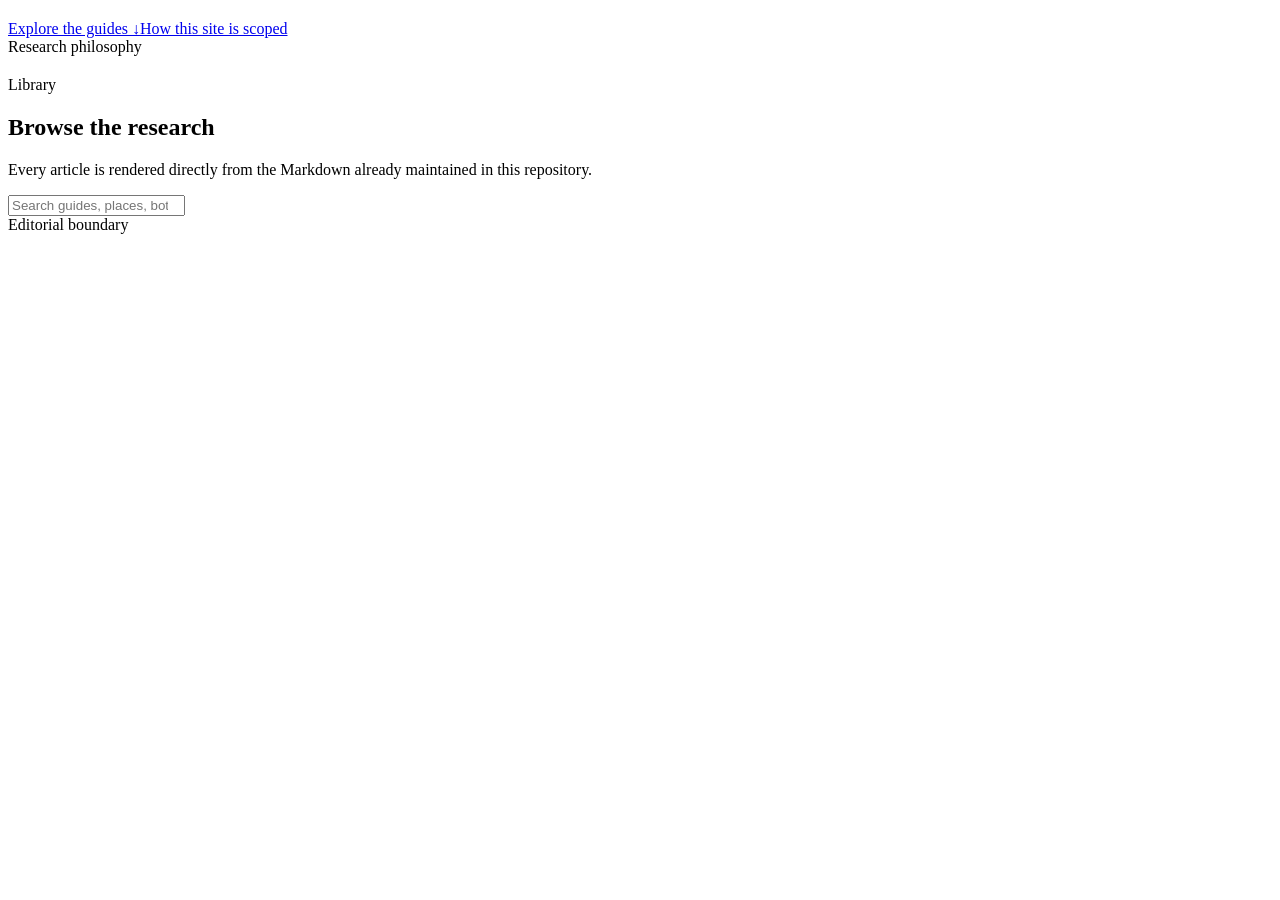
==== index.html @ ae05ed01 "Build visual research website" ====
<!doctype html><html lang="en"><head><meta charset="utf-8"><meta name="viewport" content="width=device-width,initial-scale=1"><meta name="description" content="Public research notes distilled from prior ChatGPT discussions."><title>Research Guide</title><link rel="stylesheet" href="assets/site.css"></head><body data-page="home"><div class="progress" id="scrollProgress"></div><header class="site-nav" id="nav"></header><main><section class="hero" id="hero"><div class="hero-inner"><div class="eyebrow" id="heroKicker"></div><h1 id="heroTitle"></h1><p id="heroCopy"></p><div class="hero-actions"><a class="btn btn-primary" href="#guides">Explore the guides ↓</a><a class="btn btn-ghost" href="#scope">How this site is scoped</a></div></div><div class="photo-credit" id="heroCredit"></div></section><div class="container"><section class="intro"><div><div class="section-kicker">Research philosophy</div><h2 id="introTitle"></h2><p id="introCopy"></p></div><div class="principles" id="principles"></div></section><section class="guides-section" id="guides"><div class="section-head"><div><div class="section-kicker">Library</div><h2>Browse the research</h2></div><p>Every article is rendered directly from the Markdown already maintained in this repository.</p></div><div class="tools"><label class="search"><input id="searchInput" type="search" placeholder="Search guides, places, bottles, courses…"></label><div class="filters" id="filters"></div></div><div class="guide-grid" id="guideGrid"></div></section><section class="visual-strip" id="visualStrip"></section><section class="scope-card" id="scope"><div><div class="section-kicker">Editorial boundary</div><h2 id="scopeTitle"></h2><p id="scopeCopy"></p></div><div class="scope-list" id="scopeList"></div></section></div></main><footer class="site-footer" id="footer"></footer><script src="assets/site-config.js"></script><script src="assets/runtime.js" defer></script></body></html>
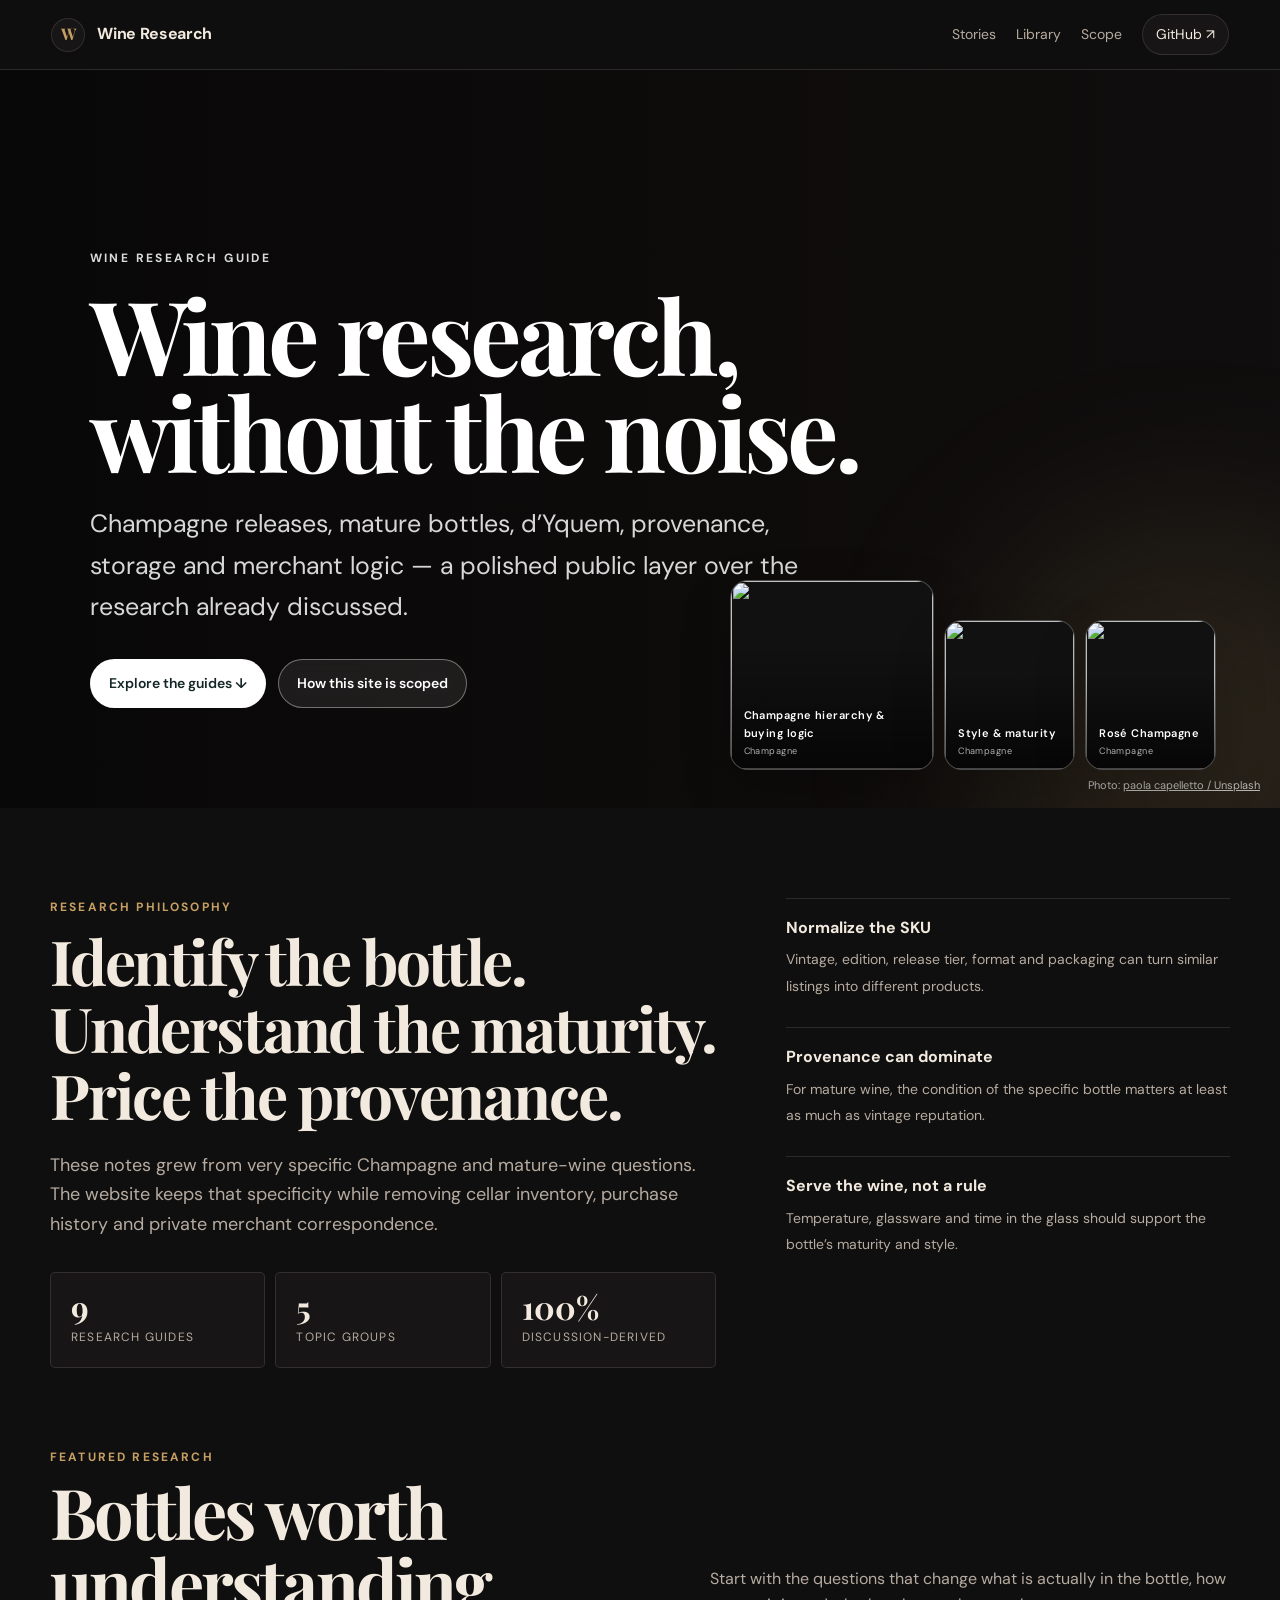
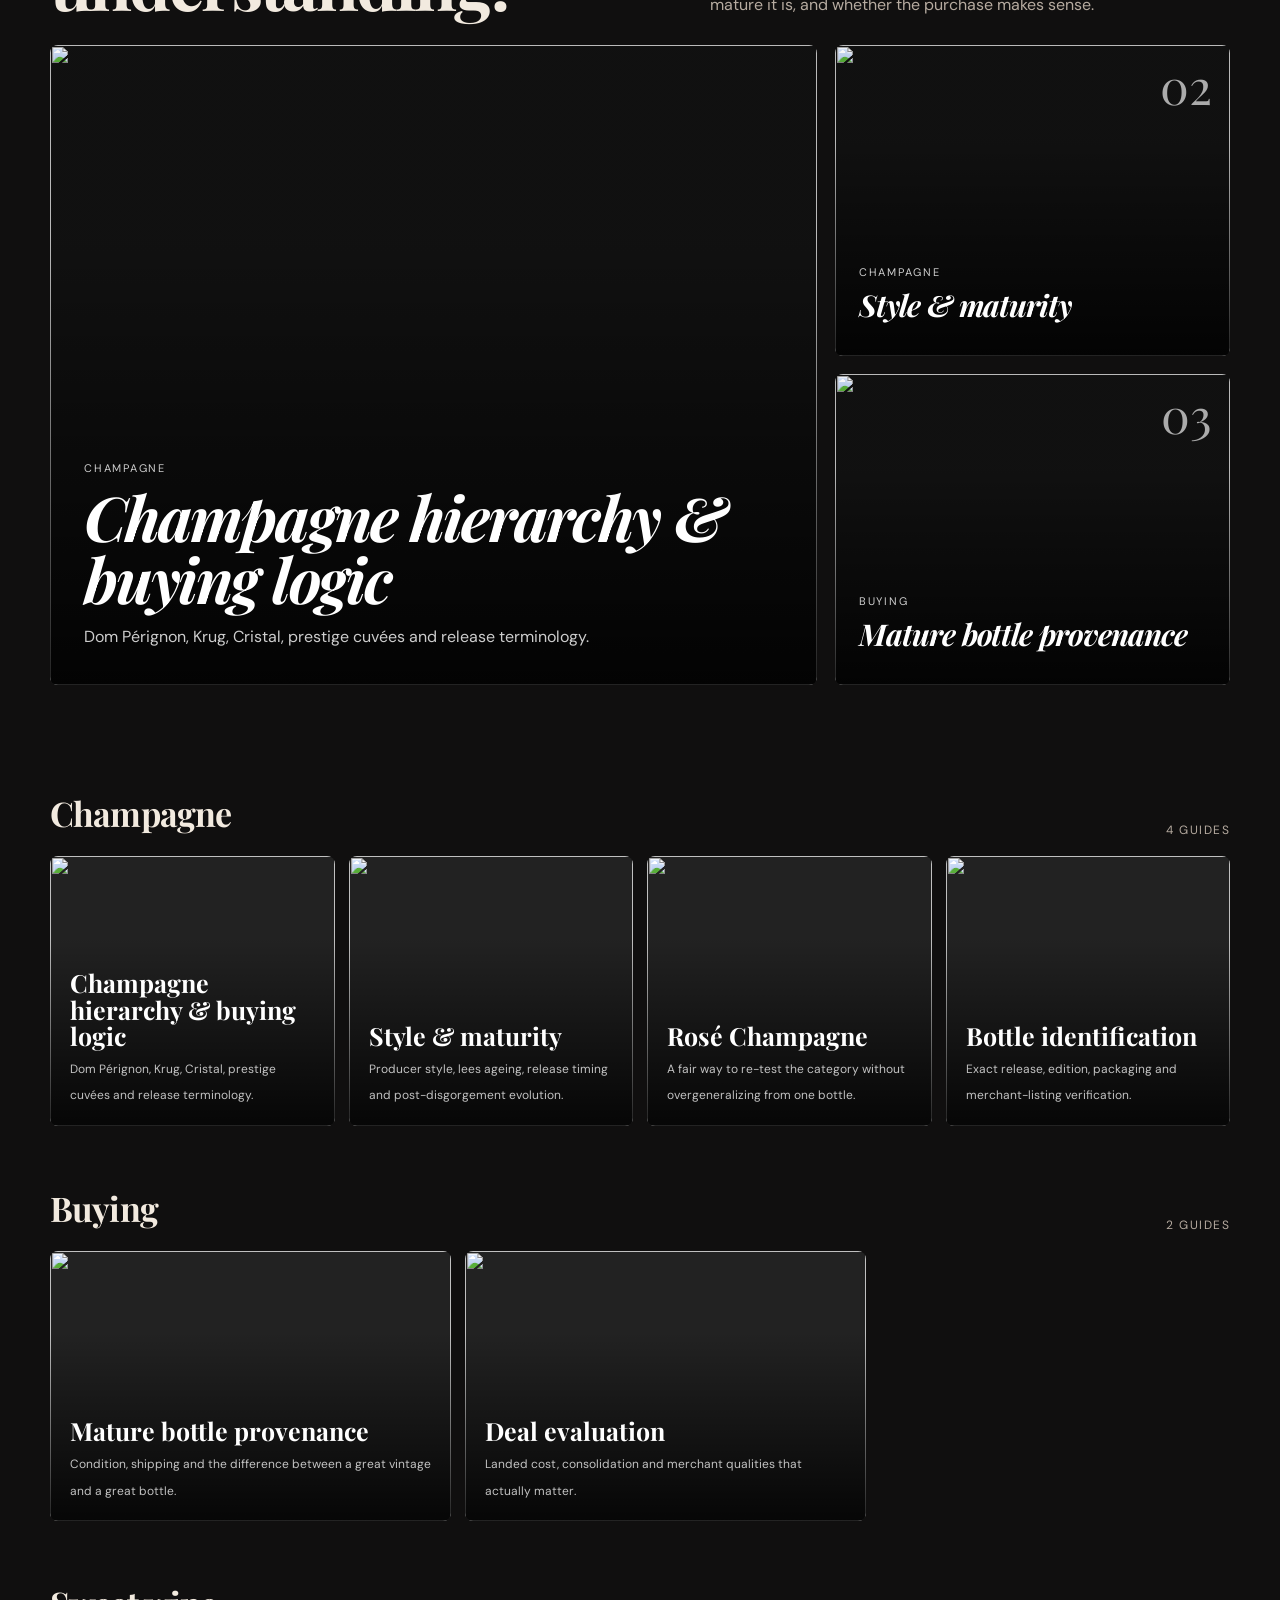
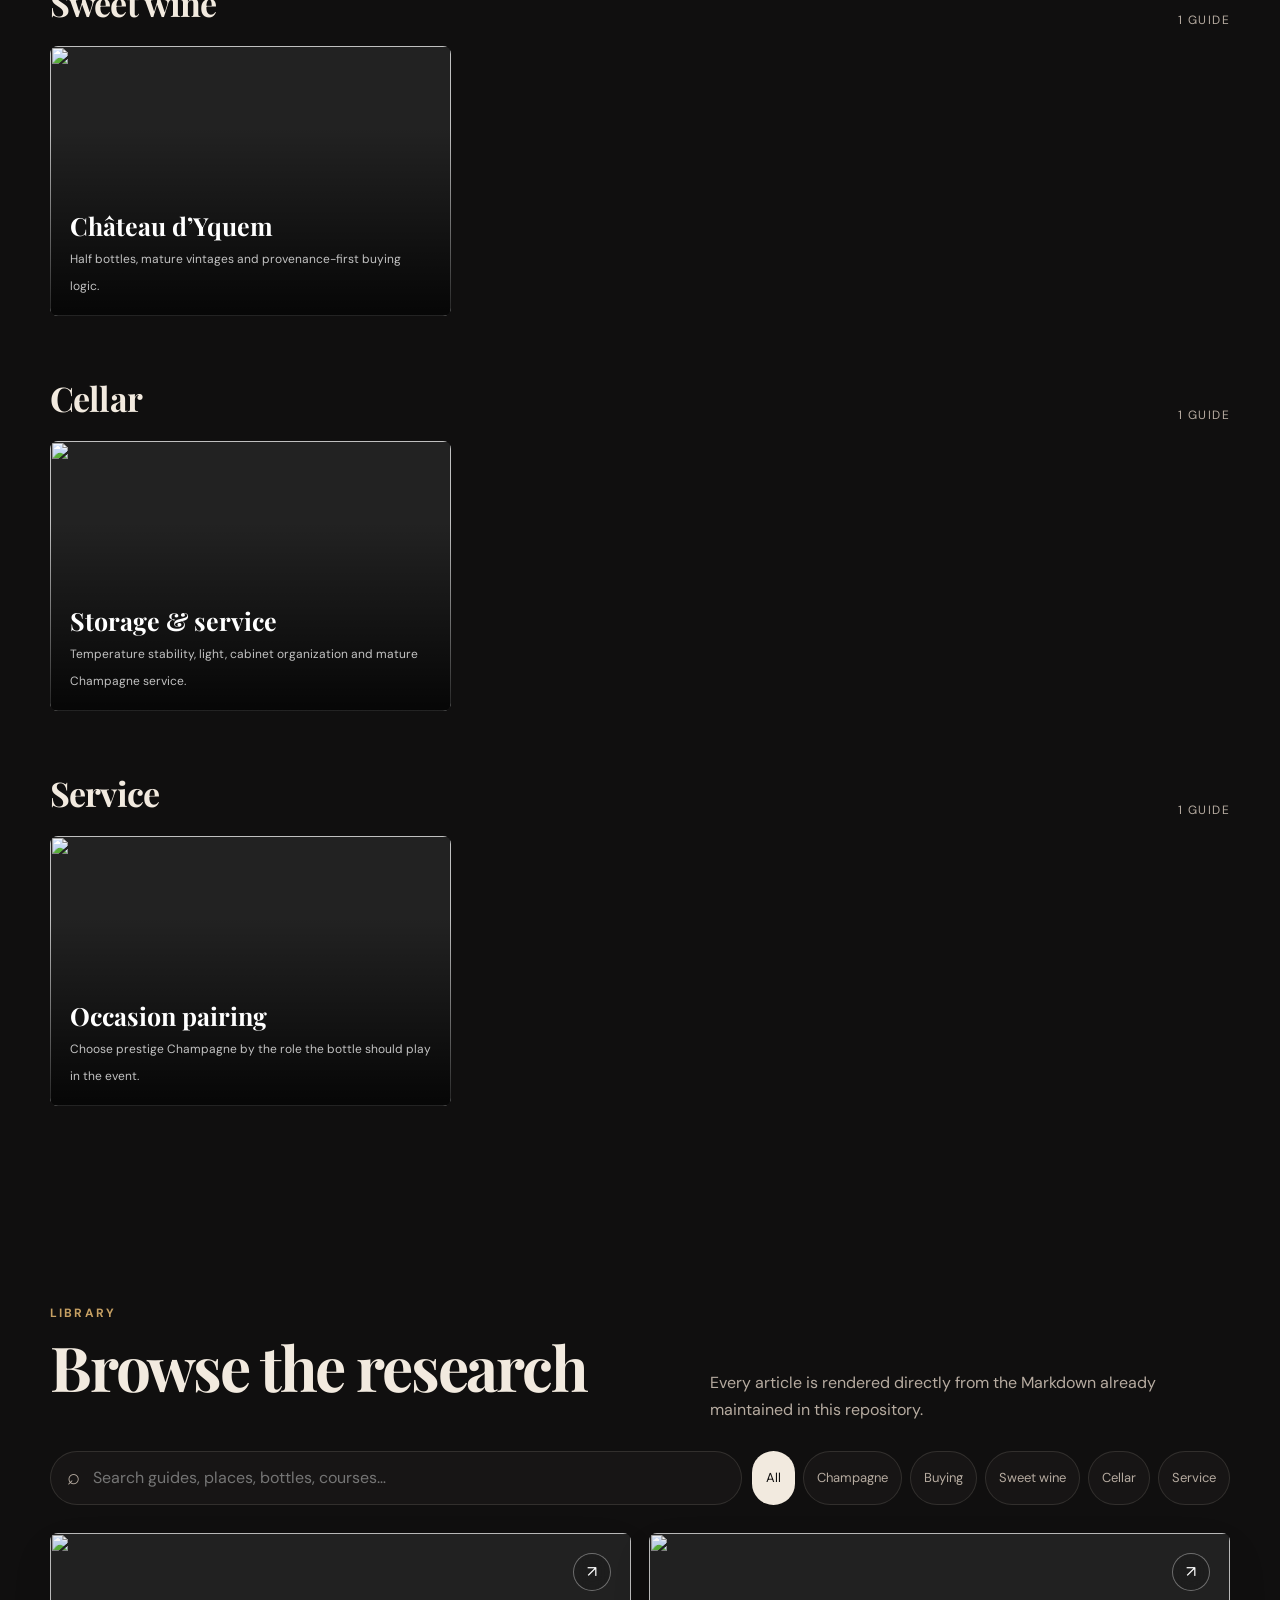
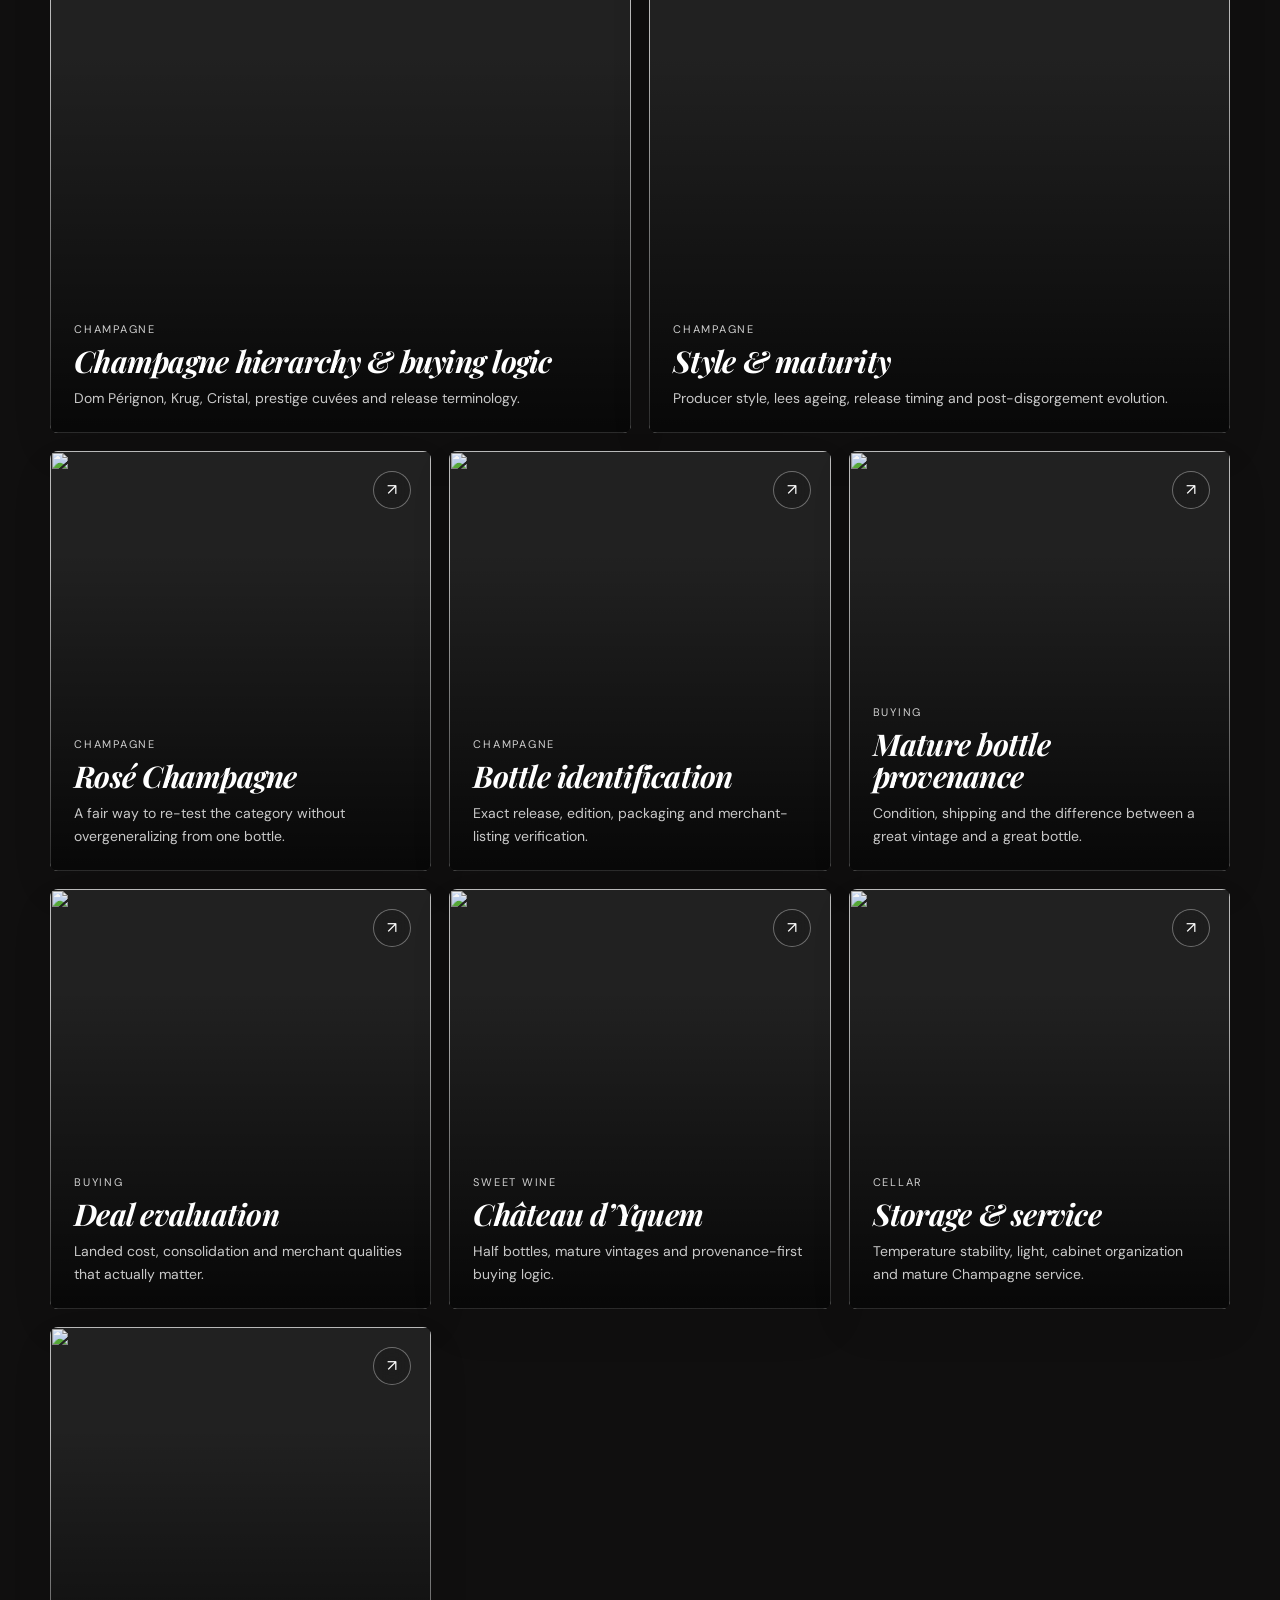
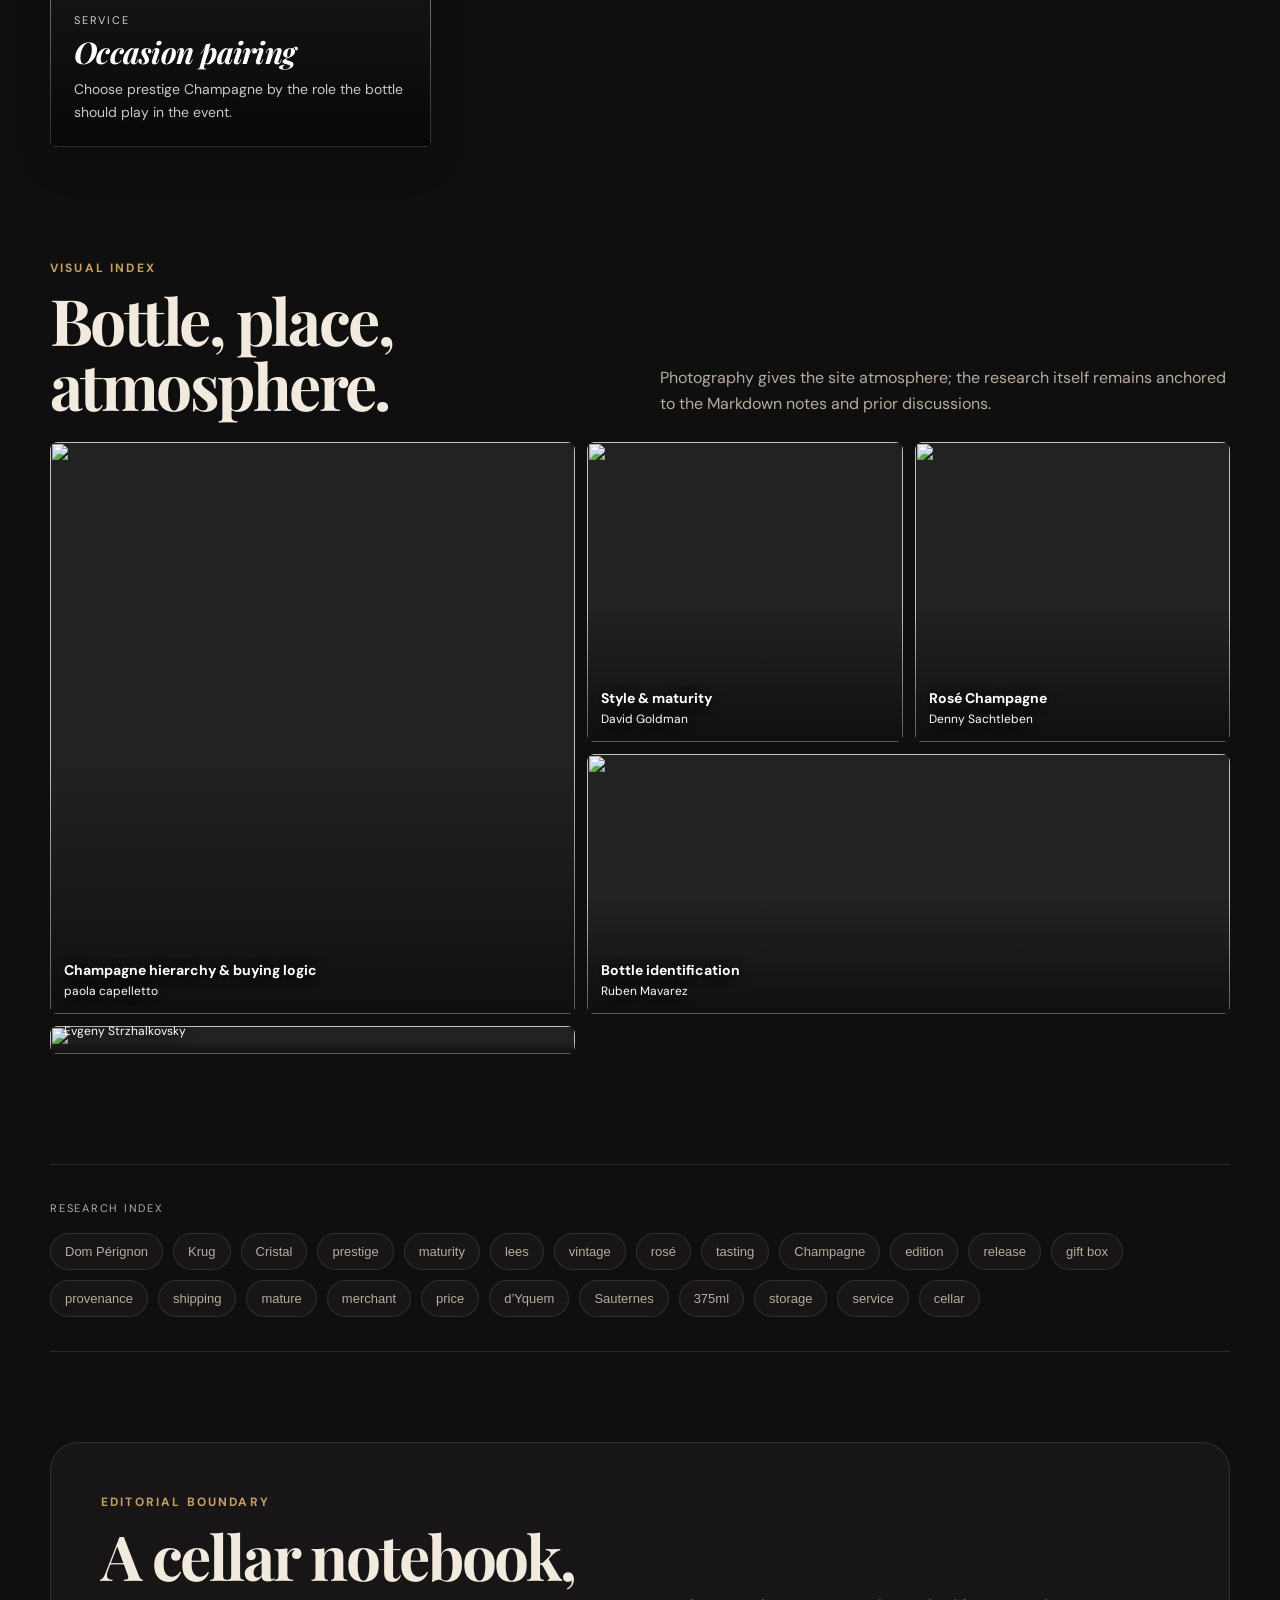
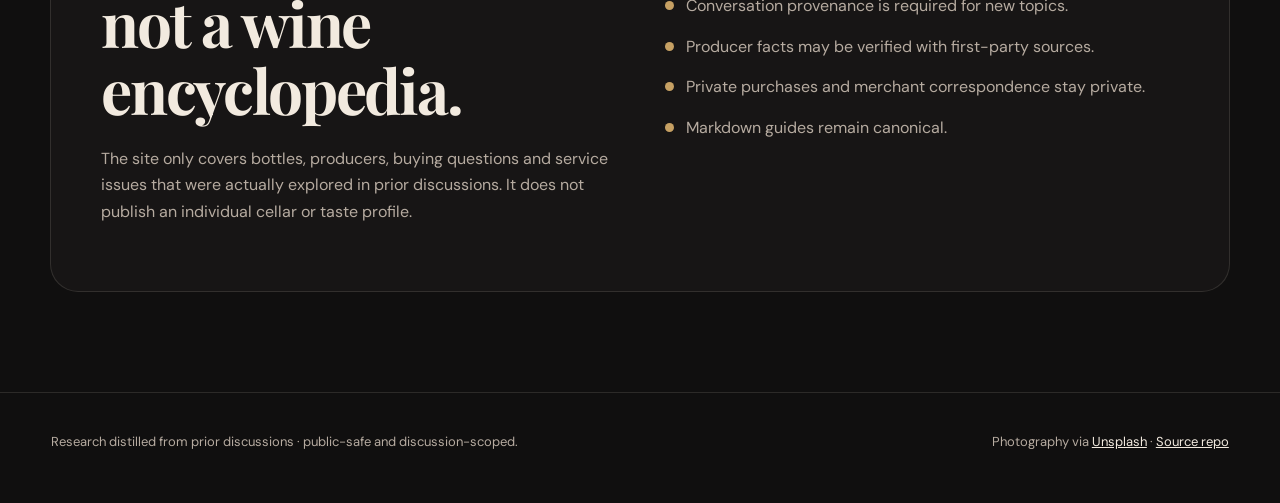
==== commit b08424ba: "Bust cached website assets" ====
--- a/index.html
+++ b/index.html
@@ -1 +1 @@
-<!doctype html><html lang="en"><head><meta charset="utf-8"><meta name="viewport" content="width=device-width,initial-scale=1"><meta name="description" content="Public research notes distilled from prior ChatGPT discussions."><title>Research Guide</title><link rel="stylesheet" href="assets/site.css"></head><body data-page="home"><div class="progress" id="scrollProgress"></div><header class="site-nav" id="nav"></header><main><section class="hero" id="hero"><div class="hero-inner"><div class="eyebrow" id="heroKicker"></div><h1 id="heroTitle"></h1><p id="heroCopy"></p><div class="hero-actions"><a class="btn btn-primary" href="#guides">Explore the guides ↓</a><a class="btn btn-ghost" href="#scope">How this site is scoped</a></div></div><div class="photo-credit" id="heroCredit"></div></section><div class="container"><section class="intro"><div><div class="section-kicker">Research philosophy</div><h2 id="introTitle"></h2><p id="introCopy"></p></div><div class="principles" id="principles"></div></section><section class="guides-section" id="guides"><div class="section-head"><div><div class="section-kicker">Library</div><h2>Browse the research</h2></div><p>Every article is rendered directly from the Markdown already maintained in this repository.</p></div><div class="tools"><label class="search"><input id="searchInput" type="search" placeholder="Search guides, places, bottles, courses…"></label><div class="filters" id="filters"></div></div><div class="guide-grid" id="guideGrid"></div></section><section class="visual-strip" id="visualStrip"></section><section class="scope-card" id="scope"><div><div class="section-kicker">Editorial boundary</div><h2 id="scopeTitle"></h2><p id="scopeCopy"></p></div><div class="scope-list" id="scopeList"></div></section></div></main><footer class="site-footer" id="footer"></footer><script src="assets/site-config.js"></script><script src="assets/runtime.js" defer></script></body></html>+<!doctype html><html lang="en"><head><meta charset="utf-8"><meta name="viewport" content="width=device-width,initial-scale=1"><meta http-equiv="Cache-Control" content="no-cache, no-store, must-revalidate"><meta http-equiv="Pragma" content="no-cache"><meta http-equiv="Expires" content="0"><meta name="description" content="Public research notes distilled from prior ChatGPT discussions."><title>Research Guide</title><link rel="stylesheet" href="assets/site.css?v=20260923-2201"></head><body data-page="home"><div class="progress" id="scrollProgress"></div><header class="site-nav" id="nav"></header><main><section class="hero" id="hero"><div class="hero-inner"><div class="eyebrow" id="heroKicker"></div><h1 id="heroTitle"></h1><p id="heroCopy"></p><div class="hero-actions"><a class="btn btn-primary" href="#guides">Explore the guides ↓</a><a class="btn btn-ghost" href="#scope">How this site is scoped</a></div></div><div class="photo-credit" id="heroCredit"></div></section><div class="container"><section class="intro"><div><div class="section-kicker">Research philosophy</div><h2 id="introTitle"></h2><p id="introCopy"></p></div><div class="principles" id="principles"></div></section><section class="guides-section" id="guides"><div class="section-head"><div><div class="section-kicker">Library</div><h2>Browse the research</h2></div><p>Every article is rendered directly from the Markdown already maintained in this repository.</p></div><div class="tools"><label class="search"><input id="searchInput" type="search" placeholder="Search guides, places, bottles, courses…"></label><div class="filters" id="filters"></div></div><div class="guide-grid" id="guideGrid"></div></section><section class="visual-strip" id="visualStrip"></section><section class="scope-card" id="scope"><div><div class="section-kicker">Editorial boundary</div><h2 id="scopeTitle"></h2><p id="scopeCopy"></p></div><div class="scope-list" id="scopeList"></div></section></div></main><footer class="site-footer" id="footer"></footer><script src="assets/site-config.js?v=20260923-2201"></script><script src="assets/runtime.js?v=20260923-2201" defer></script></body></html>
--- a/assets/site.css
+++ b/assets/site.css
@@ -0,0 +1,34 @@
+
+@import url('https://fonts.googleapis.com/css2?family=DM+Sans:wght@400;500;600;700&family=Playfair+Display:ital,wght@0,600;0,700;1,600&display=swap');
+*{box-sizing:border-box}html{scroll-behavior:smooth}body{margin:0;font-family:"DM Sans",system-ui,-apple-system,BlinkMacSystemFont,"Segoe UI",sans-serif;background:var(--bg);color:var(--text);line-height:1.65}body[data-theme="travel"]{--bg:#f4f1ea;--surface:#fffdf8;--surface2:#e9e4d8;--text:#1d2b2c;--muted:#687273;--accent:#0b6a70;--accent2:#c57949;--line:rgba(29,43,44,.13);--nav:rgba(244,241,234,.82);--heroOverlay:linear-gradient(90deg,rgba(8,31,34,.76),rgba(8,31,34,.28) 62%,rgba(8,31,34,.08));--glow:rgba(11,106,112,.18)}body[data-theme="wine"]{--bg:#100f0f;--surface:#171515;--surface2:#211d1b;--text:#f2eadf;--muted:#b6aba0;--accent:#c6a063;--accent2:#7f2c37;--line:rgba(242,234,223,.12);--nav:rgba(16,15,15,.84);--heroOverlay:linear-gradient(90deg,rgba(8,7,7,.9),rgba(13,9,8,.55) 65%,rgba(13,9,8,.18));--glow:rgba(198,160,99,.14)}body[data-theme="golf"]{--bg:#eff2ec;--surface:#fbfcf9;--surface2:#dde6da;--text:#183027;--muted:#64746d;--accent:#245f44;--accent2:#9c7a45;--line:rgba(24,48,39,.12);--nav:rgba(239,242,236,.85);--heroOverlay:linear-gradient(90deg,rgba(11,35,27,.82),rgba(11,35,27,.34) 62%,rgba(11,35,27,.08));--glow:rgba(36,95,68,.18)}
+a{color:inherit}.site-nav{position:sticky;top:0;z-index:50;display:flex;align-items:center;justify-content:space-between;gap:24px;padding:14px clamp(20px,4vw,64px);background:var(--nav);backdrop-filter:blur(18px);border-bottom:1px solid var(--line)}.brand{display:flex;align-items:center;gap:12px;text-decoration:none;font-weight:700;letter-spacing:-.02em}.brand-mark{width:34px;height:34px;border:1px solid var(--line);border-radius:50%;display:grid;place-items:center;background:var(--surface);font-family:"Playfair Display",serif;color:var(--accent)}.nav-links{display:flex;gap:20px;align-items:center;font-size:14px}.nav-links a{text-decoration:none;color:var(--muted)}.nav-links a:hover{color:var(--text)}.nav-github{border:1px solid var(--line);border-radius:999px;padding:8px 13px!important;color:var(--text)!important;background:var(--surface)}
+.hero{min-height:72vh;position:relative;display:flex;align-items:flex-end;background-size:cover;background-position:center;padding:clamp(72px,10vw,140px) clamp(20px,7vw,110px) clamp(56px,8vw,100px);overflow:hidden}.hero:before{content:"";position:absolute;inset:0;background:var(--heroOverlay)}.hero:after{content:"";position:absolute;width:420px;height:420px;border-radius:50%;background:var(--glow);filter:blur(90px);right:-120px;bottom:-140px}.hero-inner{position:relative;z-index:2;max-width:920px;color:white}.eyebrow{text-transform:uppercase;letter-spacing:.2em;font-size:12px;font-weight:700;opacity:.85}.hero h1{font-family:"Playfair Display",serif;font-size:clamp(52px,8vw,108px);line-height:.95;letter-spacing:-.04em;margin:16px 0 24px;max-width:900px}.hero p{font-size:clamp(18px,2.1vw,25px);max-width:760px;color:rgba(255,255,255,.84);margin:0 0 32px}.hero-actions{display:flex;gap:12px;flex-wrap:wrap}.btn{display:inline-flex;align-items:center;gap:8px;text-decoration:none;border-radius:999px;padding:12px 18px;font-weight:600;font-size:14px;border:1px solid rgba(255,255,255,.38)}.btn-primary{background:white;color:#132524}.btn-ghost{color:white;background:rgba(255,255,255,.08);backdrop-filter:blur(8px)}.photo-credit{position:absolute;right:20px;bottom:14px;z-index:3;font-size:11px;color:rgba(255,255,255,.68)}.photo-credit a{color:inherit}
+.container{width:min(1180px,calc(100% - 40px));margin:0 auto}.intro{display:grid;grid-template-columns:1.2fr .8fr;gap:70px;padding:90px 0 70px;align-items:start}.section-kicker{font-size:12px;text-transform:uppercase;letter-spacing:.18em;color:var(--accent);font-weight:700}.intro h2,.section-head h2,.scope-card h2{font-family:"Playfair Display",serif;font-size:clamp(36px,5vw,62px);line-height:1.08;letter-spacing:-.035em;margin:10px 0 22px}.intro p{font-size:18px;color:var(--muted);max-width:720px}.principles{display:grid;gap:12px}.principle{border-top:1px solid var(--line);padding:16px 0}.principle b{display:block;margin-bottom:5px}.principle span{color:var(--muted);font-size:14px}
+.guides-section{padding:44px 0 92px}.section-head{display:flex;justify-content:space-between;gap:30px;align-items:end;margin-bottom:28px}.section-head p{color:var(--muted);max-width:520px;margin:0}.tools{display:flex;gap:10px;flex-wrap:wrap;margin-bottom:28px}.search{flex:1;min-width:260px;position:relative}.search input{width:100%;border:1px solid var(--line);background:var(--surface);color:var(--text);padding:13px 16px 13px 42px;border-radius:999px;font:inherit}.search:before{content:"⌕";position:absolute;left:17px;top:8px;font-size:22px;color:var(--muted)}.filters{display:flex;gap:8px;flex-wrap:wrap}.filter{border:1px solid var(--line);background:var(--surface);color:var(--muted);padding:10px 13px;border-radius:999px;cursor:pointer;font:inherit;font-size:13px}.filter.active,.filter:hover{background:var(--text);color:var(--bg)}
+.guide-grid{display:grid;grid-template-columns:repeat(12,1fr);gap:18px}.guide-card{grid-column:span 4;min-height:420px;border-radius:24px;overflow:hidden;position:relative;background:#222;text-decoration:none;color:white;isolation:isolate;box-shadow:0 18px 45px rgba(0,0,0,.07);transition:transform .25s ease,box-shadow .25s ease}.guide-card.featured{grid-column:span 6;min-height:500px}.guide-card:hover{transform:translateY(-5px);box-shadow:0 24px 56px rgba(0,0,0,.14)}.guide-card img{position:absolute;inset:0;width:100%;height:100%;object-fit:cover;transition:transform .5s ease}.guide-card:hover img{transform:scale(1.035)}.guide-card:after{content:"";position:absolute;inset:0;background:linear-gradient(180deg,rgba(0,0,0,.04) 25%,rgba(0,0,0,.78) 100%);z-index:1}.card-content{position:absolute;z-index:2;inset:auto 24px 23px}.card-tag{font-size:11px;text-transform:uppercase;letter-spacing:.16em;opacity:.8}.guide-card h3{font-family:"Playfair Display",serif;font-size:30px;line-height:1.05;margin:8px 0 10px;letter-spacing:-.025em}.guide-card p{margin:0;color:rgba(255,255,255,.78);font-size:14px}.card-arrow{position:absolute;right:20px;top:20px;z-index:2;width:38px;height:38px;border:1px solid rgba(255,255,255,.36);border-radius:50%;display:grid;place-items:center;background:rgba(0,0,0,.12);backdrop-filter:blur(8px)}
+.visual-strip{display:grid;grid-template-columns:1.25fr .75fr .75fr;gap:14px;padding:0 0 92px}.visual{height:330px;border-radius:22px;overflow:hidden;position:relative}.visual img{width:100%;height:100%;object-fit:cover}.visual span{position:absolute;left:18px;bottom:16px;color:white;font-size:12px;text-transform:uppercase;letter-spacing:.15em;text-shadow:0 1px 12px rgba(0,0,0,.7)}
+.scope-card{margin-bottom:100px;padding:50px;border-radius:28px;background:var(--surface);border:1px solid var(--line);display:grid;grid-template-columns:1fr 1fr;gap:50px;align-items:center}.scope-card p{color:var(--muted);font-size:16px}.scope-list{display:grid;gap:14px}.scope-item{display:flex;gap:12px;align-items:flex-start}.scope-dot{width:9px;height:9px;background:var(--accent);border-radius:50%;margin-top:8px;flex:0 0 auto}.scope-item span{color:var(--muted)}
+.site-footer{border-top:1px solid var(--line);padding:38px clamp(20px,4vw,64px) 50px;display:flex;justify-content:space-between;gap:24px;color:var(--muted);font-size:13px}.site-footer a{color:var(--text)}
+.article-hero{height:54vh;min-height:420px;position:relative;background-size:cover;background-position:center;display:flex;align-items:flex-end;padding:50px clamp(20px,7vw,110px)}.article-hero:before{content:"";position:absolute;inset:0;background:var(--heroOverlay)}.article-hero-inner{position:relative;z-index:2;color:white;max-width:900px}.article-hero h1{font-family:"Playfair Display",serif;font-size:clamp(44px,7vw,84px);line-height:1;letter-spacing:-.04em;margin:10px 0 14px}.article-hero p{font-size:18px;color:rgba(255,255,255,.8);max-width:700px}.article-shell{width:min(1180px,calc(100% - 40px));margin:0 auto;display:grid;grid-template-columns:230px minmax(0,760px);gap:64px;justify-content:center;padding:70px 0 110px}.toc{position:sticky;top:88px;align-self:start;border-left:1px solid var(--line);padding-left:18px}.toc-title{font-size:11px;text-transform:uppercase;letter-spacing:.17em;color:var(--muted);margin-bottom:13px}.toc a{display:block;text-decoration:none;color:var(--muted);font-size:13px;line-height:1.35;margin:0 0 11px}.toc a:hover{color:var(--accent)}.article{min-width:0}.article>:first-child{margin-top:0}.article h1{display:none}.article h2{font-family:"Playfair Display",serif;font-size:38px;line-height:1.1;letter-spacing:-.03em;margin:62px 0 18px}.article h3{font-size:21px;margin:34px 0 12px}.article p,.article li{font-size:17px;color:var(--text)}.article p{margin:0 0 18px}.article ul,.article ol{padding-left:22px}.article li{margin:7px 0}.article strong{color:var(--text)}.article blockquote{margin:32px 0;padding:22px 24px;border-left:3px solid var(--accent);background:var(--surface);border-radius:0 14px 14px 0;color:var(--muted)}.article table{width:100%;border-collapse:collapse;margin:28px 0;font-size:14px;display:block;overflow:auto}.article th,.article td{border-bottom:1px solid var(--line);padding:12px 14px;text-align:left}.article th{color:var(--muted);font-weight:600}.article code{background:var(--surface2);padding:.15em .4em;border-radius:6px;font-size:.9em}.article pre{overflow:auto;padding:18px;border-radius:14px;background:var(--surface2)}.article hr{border:0;border-top:1px solid var(--line);margin:44px 0}.article a{color:var(--accent);text-decoration-thickness:1px;text-underline-offset:3px}.article-toolbar{display:flex;justify-content:space-between;gap:14px;align-items:center;margin-bottom:30px;padding-bottom:18px;border-bottom:1px solid var(--line)}.article-toolbar a,.copy-link{font:inherit;font-size:13px;text-decoration:none;color:var(--muted);background:none;border:0;cursor:pointer;padding:0}.article-toolbar a:hover,.copy-link:hover{color:var(--text)}.read-next{margin-top:68px;padding:28px;border:1px solid var(--line);border-radius:20px;background:var(--surface);text-decoration:none;display:block}.read-next span{font-size:11px;text-transform:uppercase;letter-spacing:.16em;color:var(--muted)}.read-next b{font-family:"Playfair Display",serif;font-size:28px;display:block;margin-top:7px}.loading{padding:80px 0;color:var(--muted)}.progress{position:fixed;left:0;top:0;height:2px;background:var(--accent);z-index:90;width:0}.empty{grid-column:1/-1;padding:60px 20px;text-align:center;color:var(--muted);border:1px dashed var(--line);border-radius:20px}
+@media(max-width:900px){.nav-links a:not(.nav-github){display:none}.intro{grid-template-columns:1fr;gap:30px}.guide-card,.guide-card.featured{grid-column:span 6;min-height:390px}.visual-strip{grid-template-columns:1fr 1fr}.visual:first-child{grid-column:1/-1}.scope-card{grid-template-columns:1fr}.article-shell{grid-template-columns:1fr}.toc{display:none}.article-hero{height:48vh}.hero{min-height:66vh}}
+@media(max-width:620px){.site-nav{padding:12px 18px}.guide-card,.guide-card.featured{grid-column:1/-1;min-height:390px}.hero{padding-left:20px;padding-right:20px}.hero h1{font-size:54px}.section-head{display:block}.visual-strip{grid-template-columns:1fr}.visual:first-child{grid-column:auto}.visual{height:260px}.scope-card{padding:28px}.site-footer{display:block}.site-footer div+div{margin-top:12px}.article-shell{width:min(100% - 34px,760px);padding-top:45px}.article h2{font-size:32px}.article-hero{padding-left:20px;padding-right:20px}}
+
+/* v2 editorial upgrade */
+.hero{min-height:82vh;background-attachment:fixed}.hero-inner{max-width:1040px}.hero h1{max-width:980px}.hero-filmstrip{position:absolute;z-index:4;right:clamp(20px,5vw,80px);bottom:38px;width:min(38vw,520px);display:grid;grid-template-columns:1.25fr .8fr .8fr;gap:10px}.hero-film{height:150px;border-radius:18px;overflow:hidden;position:relative;border:1px solid rgba(255,255,255,.24);box-shadow:0 20px 50px rgba(0,0,0,.22);background:#111;text-decoration:none}.hero-film:first-child{height:190px;margin-top:-40px}.hero-film img{width:100%;height:100%;object-fit:cover}.hero-film:after{content:"";position:absolute;inset:0;background:linear-gradient(180deg,transparent 35%,rgba(0,0,0,.65))}.hero-film span{position:absolute;z-index:2;left:13px;right:10px;bottom:10px;color:white;font-size:11px;font-weight:600;letter-spacing:.04em}.hero-film small{display:block;opacity:.68;font-weight:400;margin-top:2px}
+.site-nav{transition:box-shadow .25s ease}.site-nav.scrolled{box-shadow:0 8px 30px rgba(0,0,0,.07)}.nav-links a{position:relative}.nav-links a:not(.nav-github):after{content:"";position:absolute;left:0;bottom:-5px;width:0;height:1px;background:var(--accent);transition:width .2s ease}.nav-links a:hover:after{width:100%}
+.stat-row{display:grid;grid-template-columns:repeat(3,1fr);gap:10px;margin-top:32px}.stat{padding:18px 20px;border-radius:16px;background:var(--surface);border:1px solid var(--line)}.stat strong{font-family:"Playfair Display",serif;font-size:32px;line-height:1;display:block;color:var(--text)}.stat span{font-size:12px;color:var(--muted);text-transform:uppercase;letter-spacing:.1em}
+.editorial-stage{padding:10px 0 100px}.stage-head{display:flex;justify-content:space-between;gap:32px;align-items:end;margin-bottom:26px}.stage-head h2{font-family:"Playfair Display",serif;font-size:clamp(38px,5.5vw,70px);line-height:1.02;letter-spacing:-.04em;margin:8px 0 0}.stage-head p{max-width:520px;color:var(--muted);margin:0}.stage-grid{display:grid;grid-template-columns:1.65fr .85fr;gap:18px}.stage-lead{min-height:640px;position:relative;border-radius:30px;overflow:hidden;text-decoration:none;color:white;background:#111}.stage-lead img,.stage-side img{position:absolute;inset:0;width:100%;height:100%;object-fit:cover;transition:transform .55s ease}.stage-lead:hover img,.stage-side:hover img{transform:scale(1.035)}.stage-lead:after,.stage-side:after{content:"";position:absolute;inset:0;background:linear-gradient(180deg,rgba(0,0,0,.03) 30%,rgba(0,0,0,.82) 100%)}.stage-copy{position:absolute;z-index:2;left:34px;right:34px;bottom:34px}.stage-copy .card-tag{font-size:11px}.stage-copy h3{font-family:"Playfair Display",serif;font-size:clamp(38px,5vw,62px);line-height:1;margin:9px 0 14px;max-width:720px;letter-spacing:-.035em}.stage-copy p{max-width:630px;color:rgba(255,255,255,.8);margin:0;font-size:16px}.stage-side-stack{display:grid;grid-template-rows:1fr 1fr;gap:18px}.stage-side{position:relative;min-height:300px;border-radius:24px;overflow:hidden;text-decoration:none;color:white;background:#111}.stage-side .stage-copy{left:24px;right:24px;bottom:22px}.stage-side h3{font-size:30px}.stage-num{position:absolute;z-index:2;right:18px;top:16px;font-family:"Playfair Display",serif;font-size:48px;color:rgba(255,255,255,.65);line-height:1}
+.category-rails{padding:0 0 100px}.rail-section{margin-bottom:44px}.rail-title-row{display:flex;justify-content:space-between;align-items:end;margin-bottom:15px}.rail-title-row h3{font-family:"Playfair Display",serif;font-size:34px;margin:0;letter-spacing:-.025em}.rail-title-row span{font-size:12px;color:var(--muted);text-transform:uppercase;letter-spacing:.12em}.rail{display:grid;grid-auto-flow:column;grid-auto-columns:minmax(280px,34%);gap:14px;overflow-x:auto;padding-bottom:10px;scroll-snap-type:x mandatory;scrollbar-width:thin}.rail-card{scroll-snap-align:start;min-height:270px;border-radius:20px;overflow:hidden;position:relative;color:white;text-decoration:none;background:#222}.rail-card img{position:absolute;inset:0;width:100%;height:100%;object-fit:cover}.rail-card:after{content:"";position:absolute;inset:0;background:linear-gradient(180deg,transparent 30%,rgba(0,0,0,.82))}.rail-card-copy{position:absolute;z-index:2;left:20px;right:20px;bottom:18px}.rail-card-copy b{font-family:"Playfair Display",serif;font-size:25px;display:block;line-height:1.05;margin-bottom:6px}.rail-card-copy span{font-size:12px;color:rgba(255,255,255,.75)}
+.photo-essay{padding:20px 0 110px}.photo-essay-head{display:grid;grid-template-columns:1fr 1fr;gap:40px;align-items:end;margin-bottom:24px}.photo-essay h2{font-family:"Playfair Display",serif;font-size:clamp(40px,5vw,64px);line-height:1.02;letter-spacing:-.04em;margin:8px 0 0}.photo-essay p{color:var(--muted);margin:0}.mosaic{display:grid;grid-template-columns:1.25fr .75fr .75fr;grid-template-rows:300px 260px;gap:12px}.mosaic-item{position:relative;overflow:hidden;border-radius:20px;background:#222}.mosaic-item:nth-child(1){grid-row:1/3}.mosaic-item:nth-child(4){grid-column:2/4}.mosaic-item img{width:100%;height:100%;object-fit:cover;transition:transform .5s ease}.mosaic-item:hover img{transform:scale(1.035)}.mosaic-label{position:absolute;left:14px;bottom:12px;right:14px;color:white;text-shadow:0 1px 12px rgba(0,0,0,.8);font-size:12px;z-index:2}.mosaic-label b{display:block;font-size:14px}.mosaic-item:after{content:"";position:absolute;inset:0;background:linear-gradient(180deg,transparent 55%,rgba(0,0,0,.55));pointer-events:none}
+.topic-cloud{padding:0 0 90px}.topic-cloud-inner{border-top:1px solid var(--line);border-bottom:1px solid var(--line);padding:34px 0}.topic-cloud-title{font-size:11px;text-transform:uppercase;letter-spacing:.16em;color:var(--muted);margin-bottom:16px}.topics{display:flex;flex-wrap:wrap;gap:10px}.topic{border:1px solid var(--line);background:var(--surface);padding:10px 14px;border-radius:999px;font-size:13px;color:var(--muted);cursor:pointer}.topic:hover{color:var(--text);border-color:var(--accent)}
+.article-hero{height:68vh;min-height:560px;background-attachment:fixed}.article-hero-inner{max-width:980px}.article-photo-ribbon{width:min(1180px,calc(100% - 40px));margin:-44px auto 0;position:relative;z-index:6;display:grid;grid-template-columns:1.5fr 1fr 1fr;gap:12px}.article-ribbon-item{height:210px;border-radius:20px;overflow:hidden;position:relative;background:#111;box-shadow:0 15px 40px rgba(0,0,0,.12)}.article-ribbon-item:first-child{height:250px;margin-top:-40px}.article-ribbon-item img{width:100%;height:100%;object-fit:cover}.article-ribbon-item span{position:absolute;left:12px;right:12px;bottom:10px;color:white;font-size:10px;text-shadow:0 1px 8px rgba(0,0,0,.8);z-index:2}.article-ribbon-item:after{content:"";position:absolute;inset:0;background:linear-gradient(180deg,transparent 60%,rgba(0,0,0,.5));pointer-events:none}
+.article-shell{grid-template-columns:230px minmax(0,790px);padding-top:76px}.article-meta{display:grid;grid-template-columns:repeat(4,1fr);gap:8px;margin:0 0 28px}.meta-cell{padding:14px;border:1px solid var(--line);border-radius:13px;background:var(--surface)}.meta-cell span{display:block;font-size:10px;text-transform:uppercase;letter-spacing:.13em;color:var(--muted);margin-bottom:4px}.meta-cell b{font-size:13px}.article-lens{margin:30px 0 46px;padding:26px 28px;border-radius:20px;background:var(--surface);border:1px solid var(--line);position:relative;overflow:hidden}.article-lens:before{content:"";position:absolute;left:0;top:0;bottom:0;width:4px;background:var(--accent)}.lens-kicker{font-size:10px;text-transform:uppercase;letter-spacing:.15em;color:var(--accent);font-weight:700}.article-lens h3{margin:7px 0 12px!important;font-family:"Playfair Display",serif;font-size:26px!important}.lens-tags{display:flex;gap:8px;flex-wrap:wrap}.lens-tag{font-size:11px;padding:7px 10px;border-radius:999px;background:var(--surface2);color:var(--muted)}
+.inline-figure{margin:38px -90px 48px;position:relative}.inline-figure img{width:100%;max-height:520px;object-fit:cover;border-radius:24px;display:block;cursor:zoom-in}.inline-figure figcaption{font-size:11px;color:var(--muted);margin:9px 4px 0;display:flex;justify-content:space-between;gap:12px}.inline-figure figcaption a{color:var(--muted)}.inline-figure.portrait{margin-left:0;margin-right:0;display:grid;grid-template-columns:.9fr 1.1fr;gap:22px;align-items:center}.inline-figure.portrait img{height:460px}.figure-note{font-family:"Playfair Display",serif;font-size:30px;line-height:1.12;color:var(--text)}.figure-note small{font-family:"DM Sans",sans-serif;font-size:12px;color:var(--muted);display:block;margin-top:12px;text-transform:uppercase;letter-spacing:.12em}
+.related-reading{margin:76px 0 34px}.related-reading h2{font-size:34px!important;margin-bottom:18px!important}.related-grid{display:grid;grid-template-columns:repeat(3,1fr);gap:10px}.related-card{min-height:210px;border-radius:17px;overflow:hidden;position:relative;color:white;text-decoration:none;background:#222}.related-card img{position:absolute;inset:0;width:100%;height:100%;object-fit:cover}.related-card:after{content:"";position:absolute;inset:0;background:linear-gradient(180deg,transparent 32%,rgba(0,0,0,.82))}.related-card div{position:absolute;z-index:2;left:15px;right:15px;bottom:13px}.related-card span{font-size:9px;text-transform:uppercase;letter-spacing:.12em;opacity:.75}.related-card b{display:block;font-family:"Playfair Display",serif;font-size:20px;line-height:1.05;margin-top:4px}.toc a.active{color:var(--text);font-weight:600}.toc a.active:before{content:"";display:inline-block;width:6px;height:6px;border-radius:50%;background:var(--accent);margin-right:7px;vertical-align:1px}
+.lightbox{position:fixed;inset:0;background:rgba(0,0,0,.88);z-index:100;display:none;align-items:center;justify-content:center;padding:28px}.lightbox.open{display:flex}.lightbox img{max-width:min(1200px,92vw);max-height:88vh;border-radius:12px}.lightbox button{position:absolute;right:24px;top:18px;color:white;background:none;border:0;font-size:34px;cursor:pointer}
+body[data-theme="wine"] .guide-card,body[data-theme="wine"] .stage-lead,body[data-theme="wine"] .stage-side,body[data-theme="wine"] .rail-card,body[data-theme="wine"] .mosaic-item{border-radius:8px}body[data-theme="wine"] .stage-copy h3,body[data-theme="wine"] .guide-card h3{font-style:italic}body[data-theme="wine"] .stat{border-radius:5px}body[data-theme="wine"] .article-lens{border-radius:6px}body[data-theme="wine"] .inline-figure img{border-radius:8px}
+body[data-theme="golf"] .hero-film,body[data-theme="golf"] .guide-card,body[data-theme="golf"] .stage-lead,body[data-theme="golf"] .stage-side{border-radius:14px}body[data-theme="golf"] .stage-lead{min-height:580px}
+body[data-theme="travel"] .stage-lead{transform:translateY(12px)}body[data-theme="travel"] .mosaic-item:nth-child(1){border-radius:50px 20px 20px 20px}
+@media(max-width:1050px){.hero-filmstrip{display:none}.stage-grid{grid-template-columns:1fr}.stage-lead{min-height:560px}.stage-side-stack{grid-template-columns:1fr 1fr;grid-template-rows:auto}.rail{grid-auto-columns:minmax(280px,52%)}.inline-figure{margin-left:-20px;margin-right:-20px}}
+@media(max-width:760px){.stat-row{grid-template-columns:1fr 1fr}.stat:last-child{grid-column:1/-1}.stage-head,.photo-essay-head{display:block}.stage-head p,.photo-essay p{margin-top:14px}.stage-lead{min-height:470px}.stage-side-stack{grid-template-columns:1fr}.stage-side{min-height:260px}.rail{grid-auto-columns:82%}.mosaic{grid-template-columns:1fr 1fr;grid-template-rows:300px 210px 210px}.mosaic-item:nth-child(1){grid-column:1/3;grid-row:auto}.mosaic-item:nth-child(4){grid-column:1/3}.article-photo-ribbon{grid-template-columns:1fr 1fr;margin-top:-25px}.article-ribbon-item:first-child{grid-column:1/3;height:220px;margin-top:0}.article-ribbon-item{height:160px}.article-meta{grid-template-columns:1fr 1fr}.inline-figure{margin:32px 0 40px}.inline-figure.portrait{grid-template-columns:1fr}.inline-figure.portrait img{height:360px}.related-grid{grid-template-columns:1fr}.related-card{min-height:240px}.article-hero{min-height:500px;background-attachment:scroll}}
+@media(max-width:520px){.stat-row{grid-template-columns:1fr}.stat:last-child{grid-column:auto}.stage-copy{left:22px;right:22px;bottom:22px}.stage-copy h3{font-size:38px}.mosaic{display:block}.mosaic-item{height:250px;margin-bottom:10px}.article-photo-ribbon{width:calc(100% - 24px);gap:7px}.article-ribbon-item:first-child{height:180px}.article-ribbon-item{height:120px}.article-meta{grid-template-columns:1fr 1fr}.article-lens{padding:22px}.figure-note{font-size:25px}}
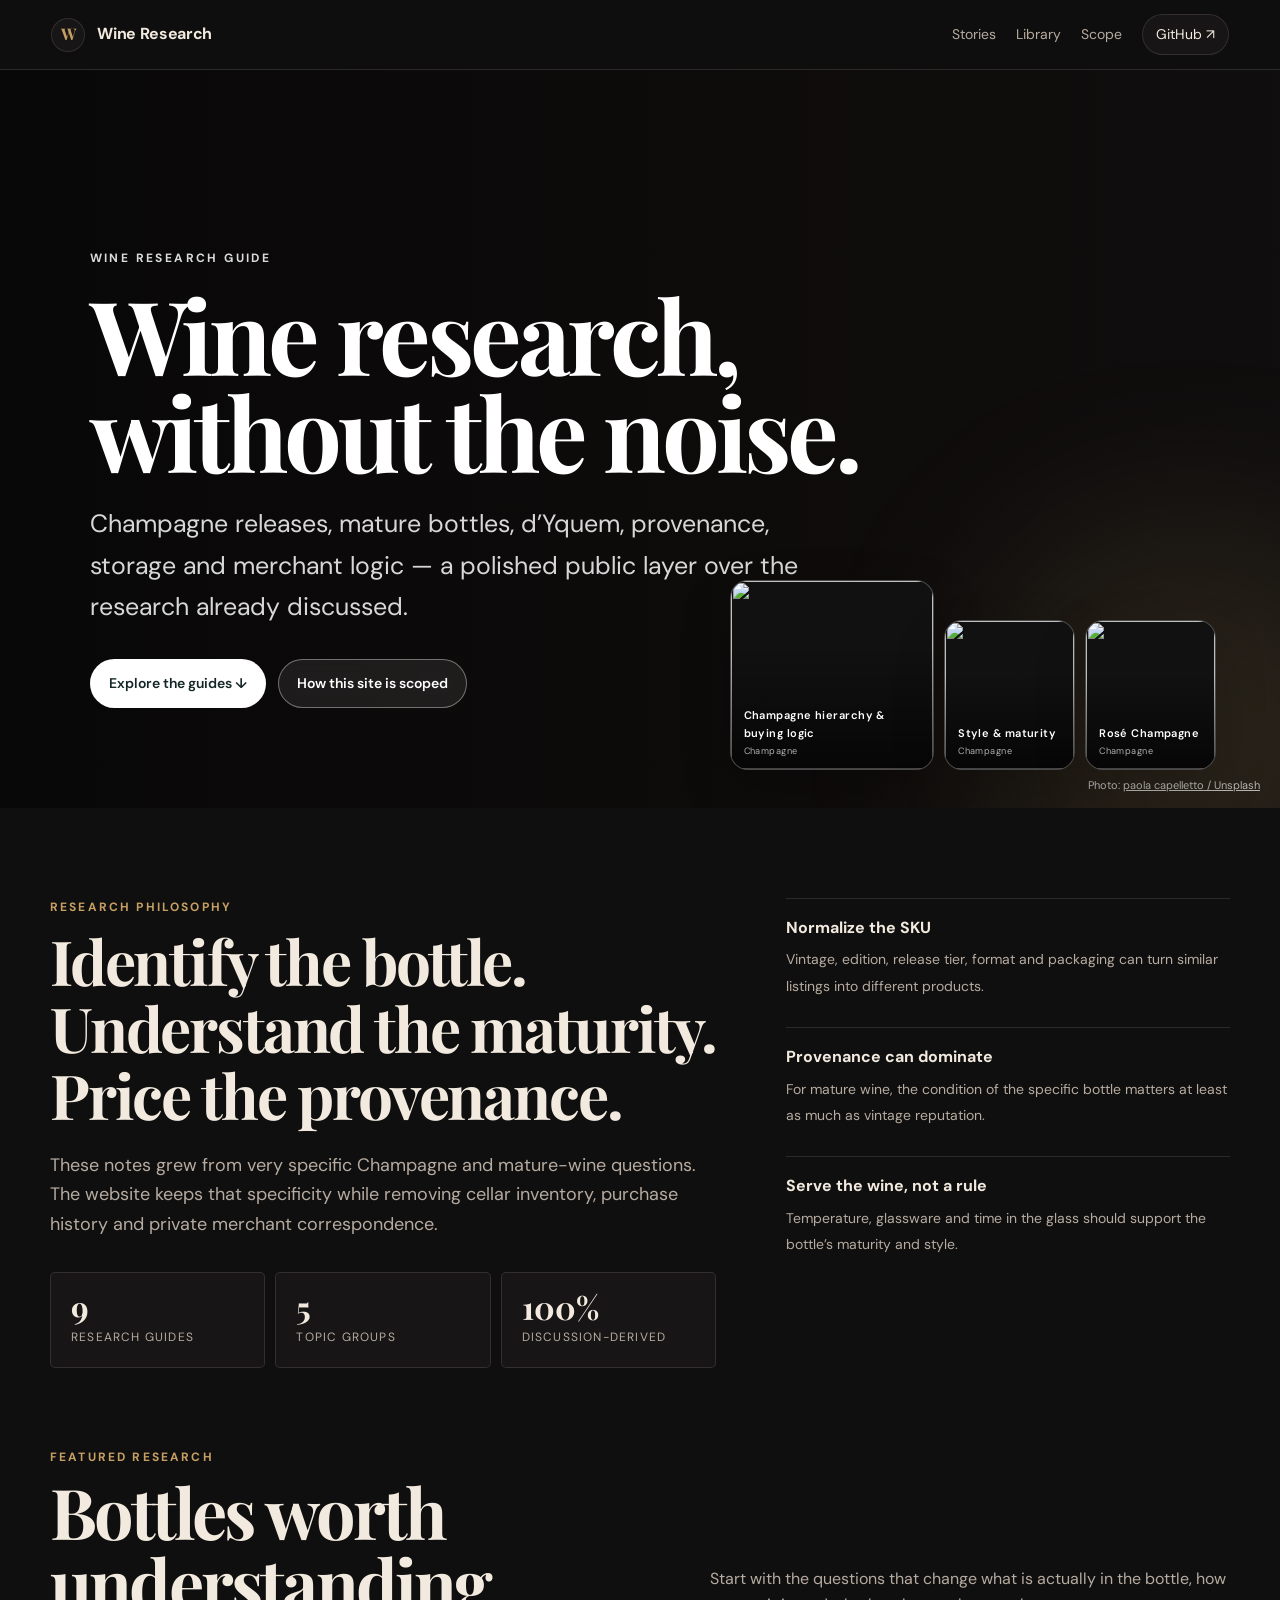
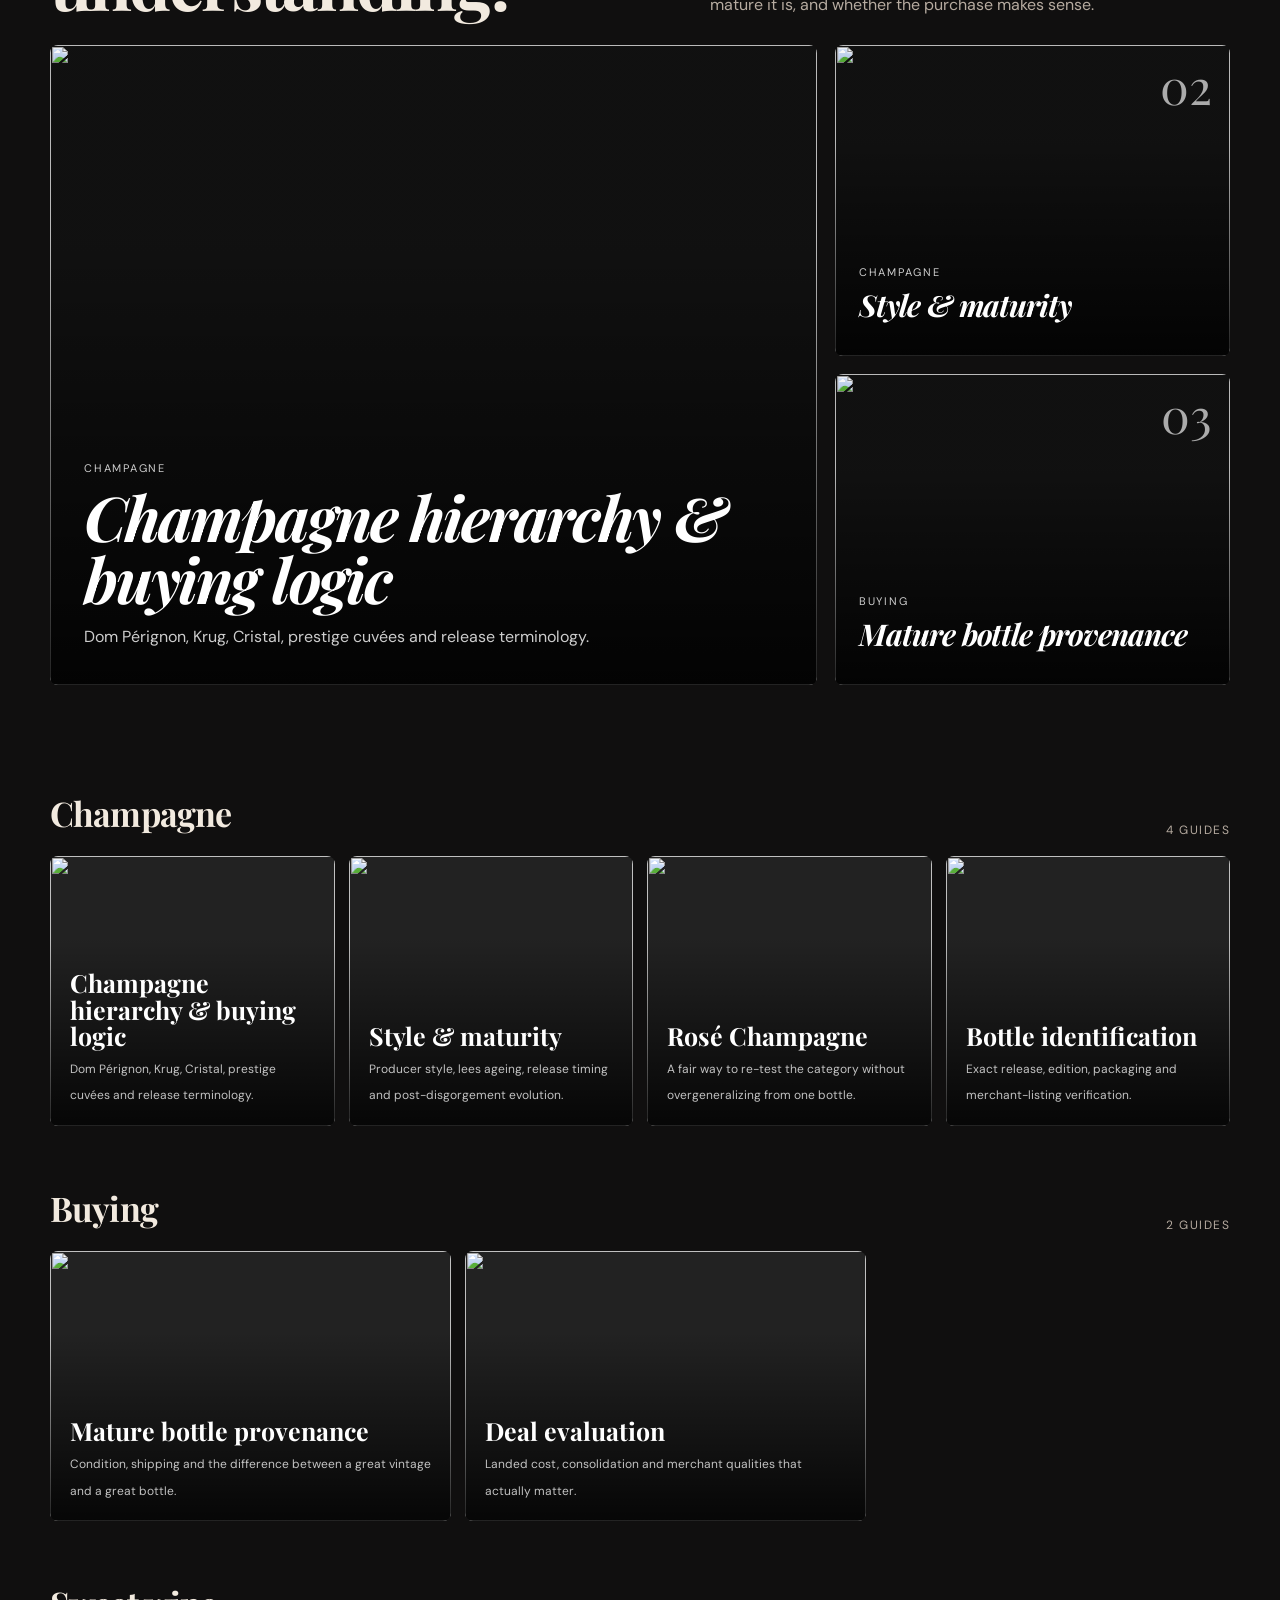
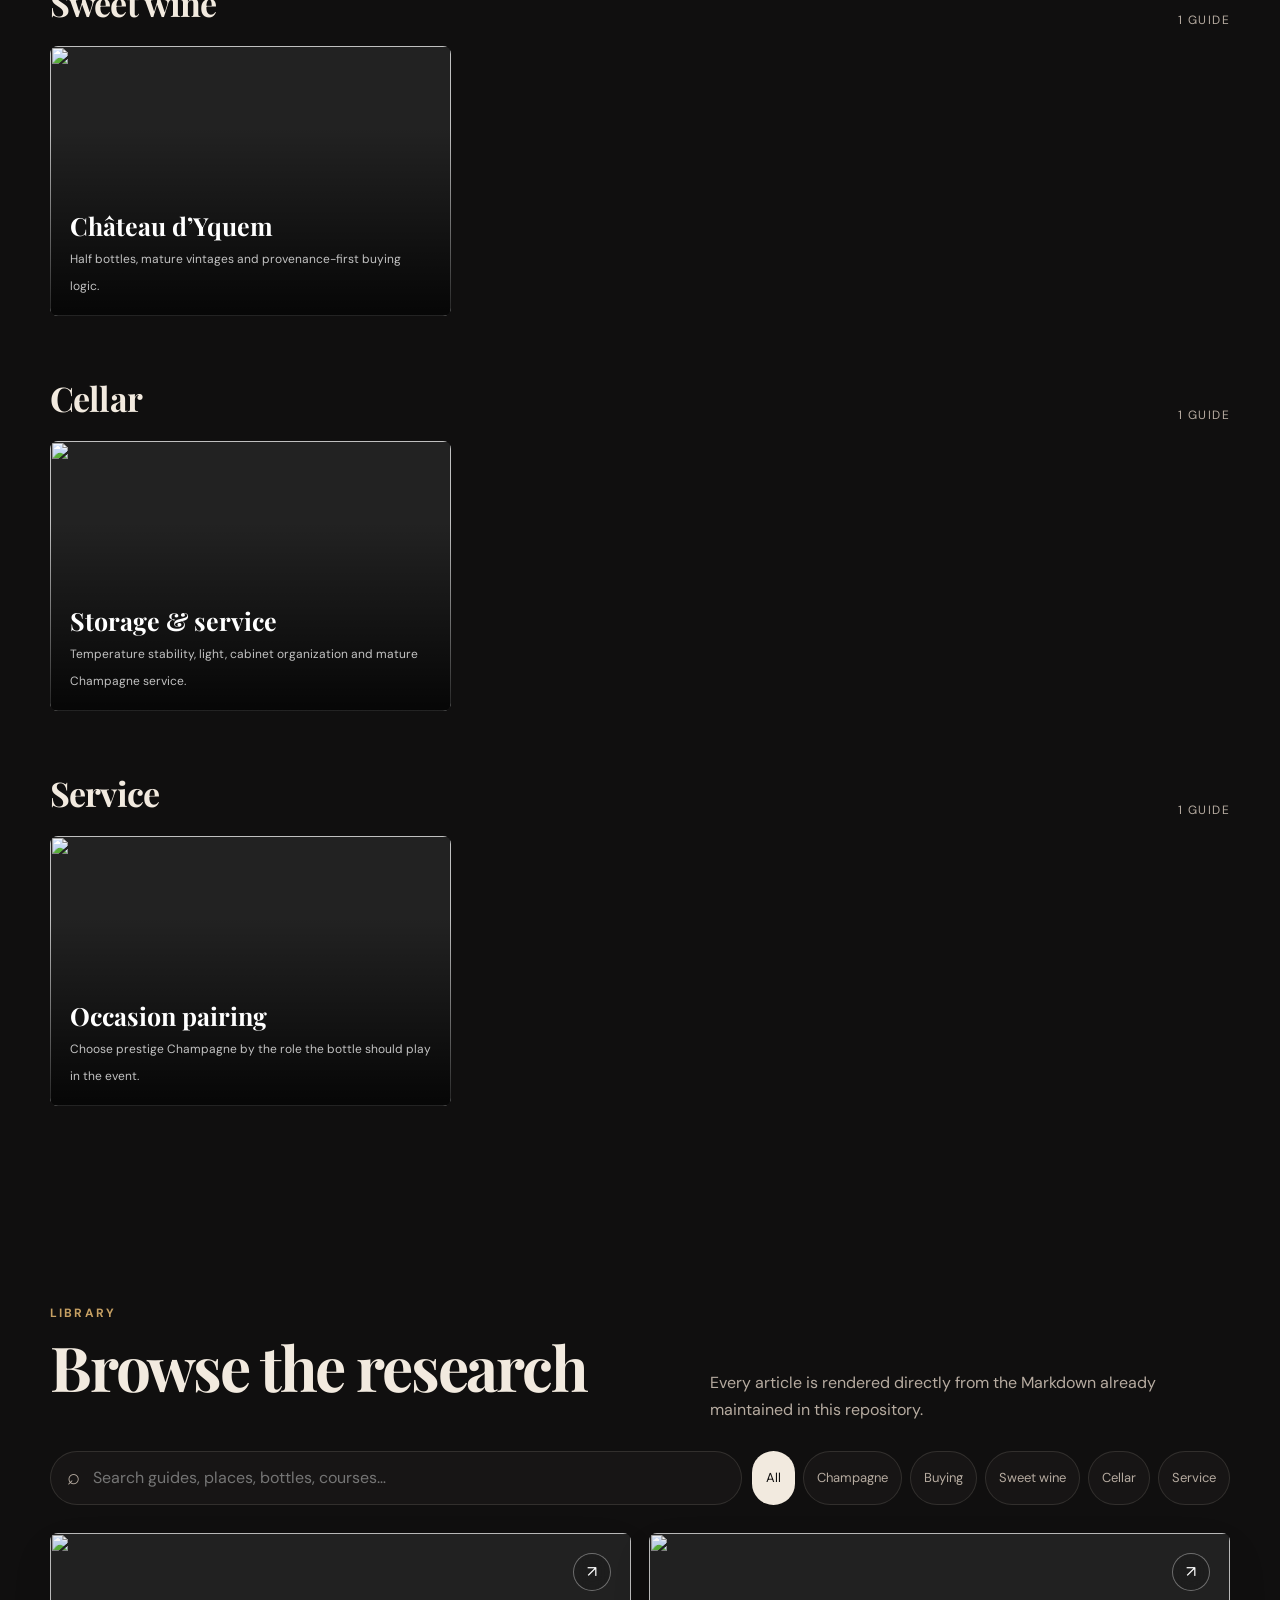
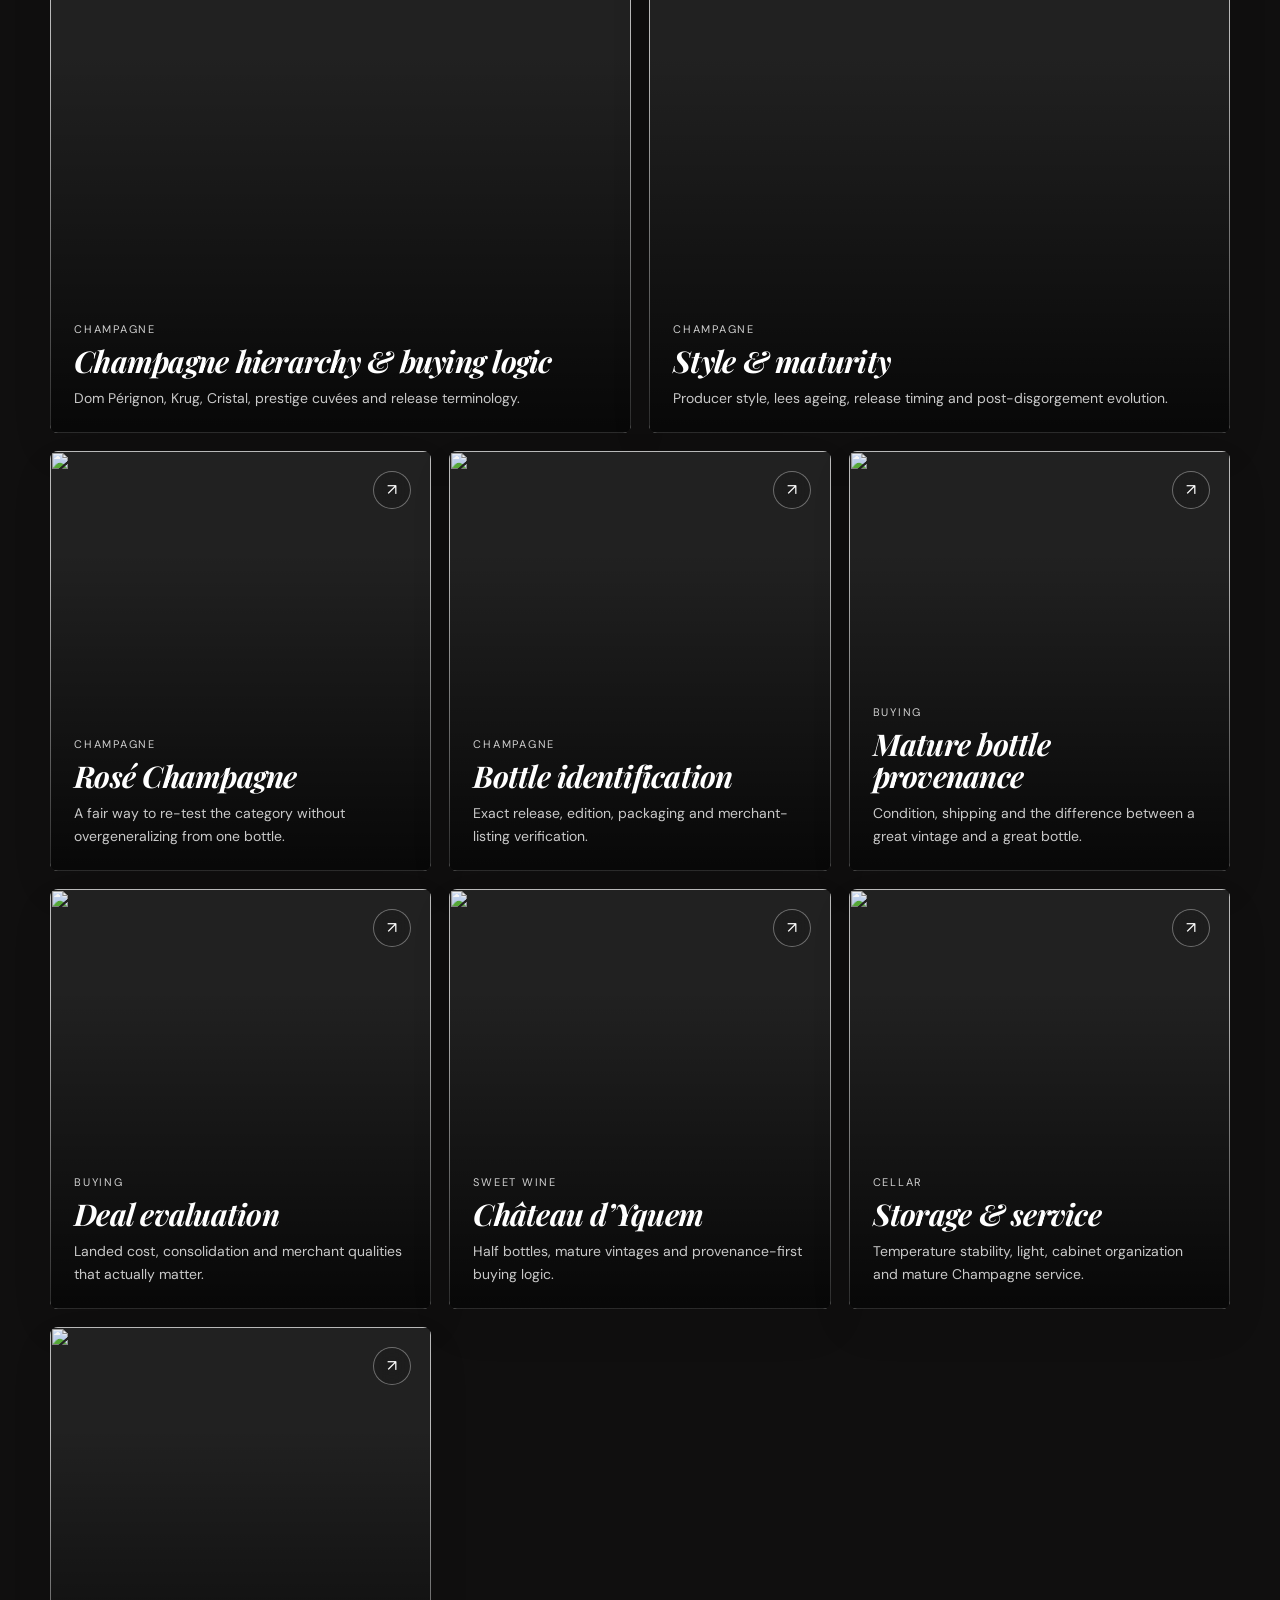
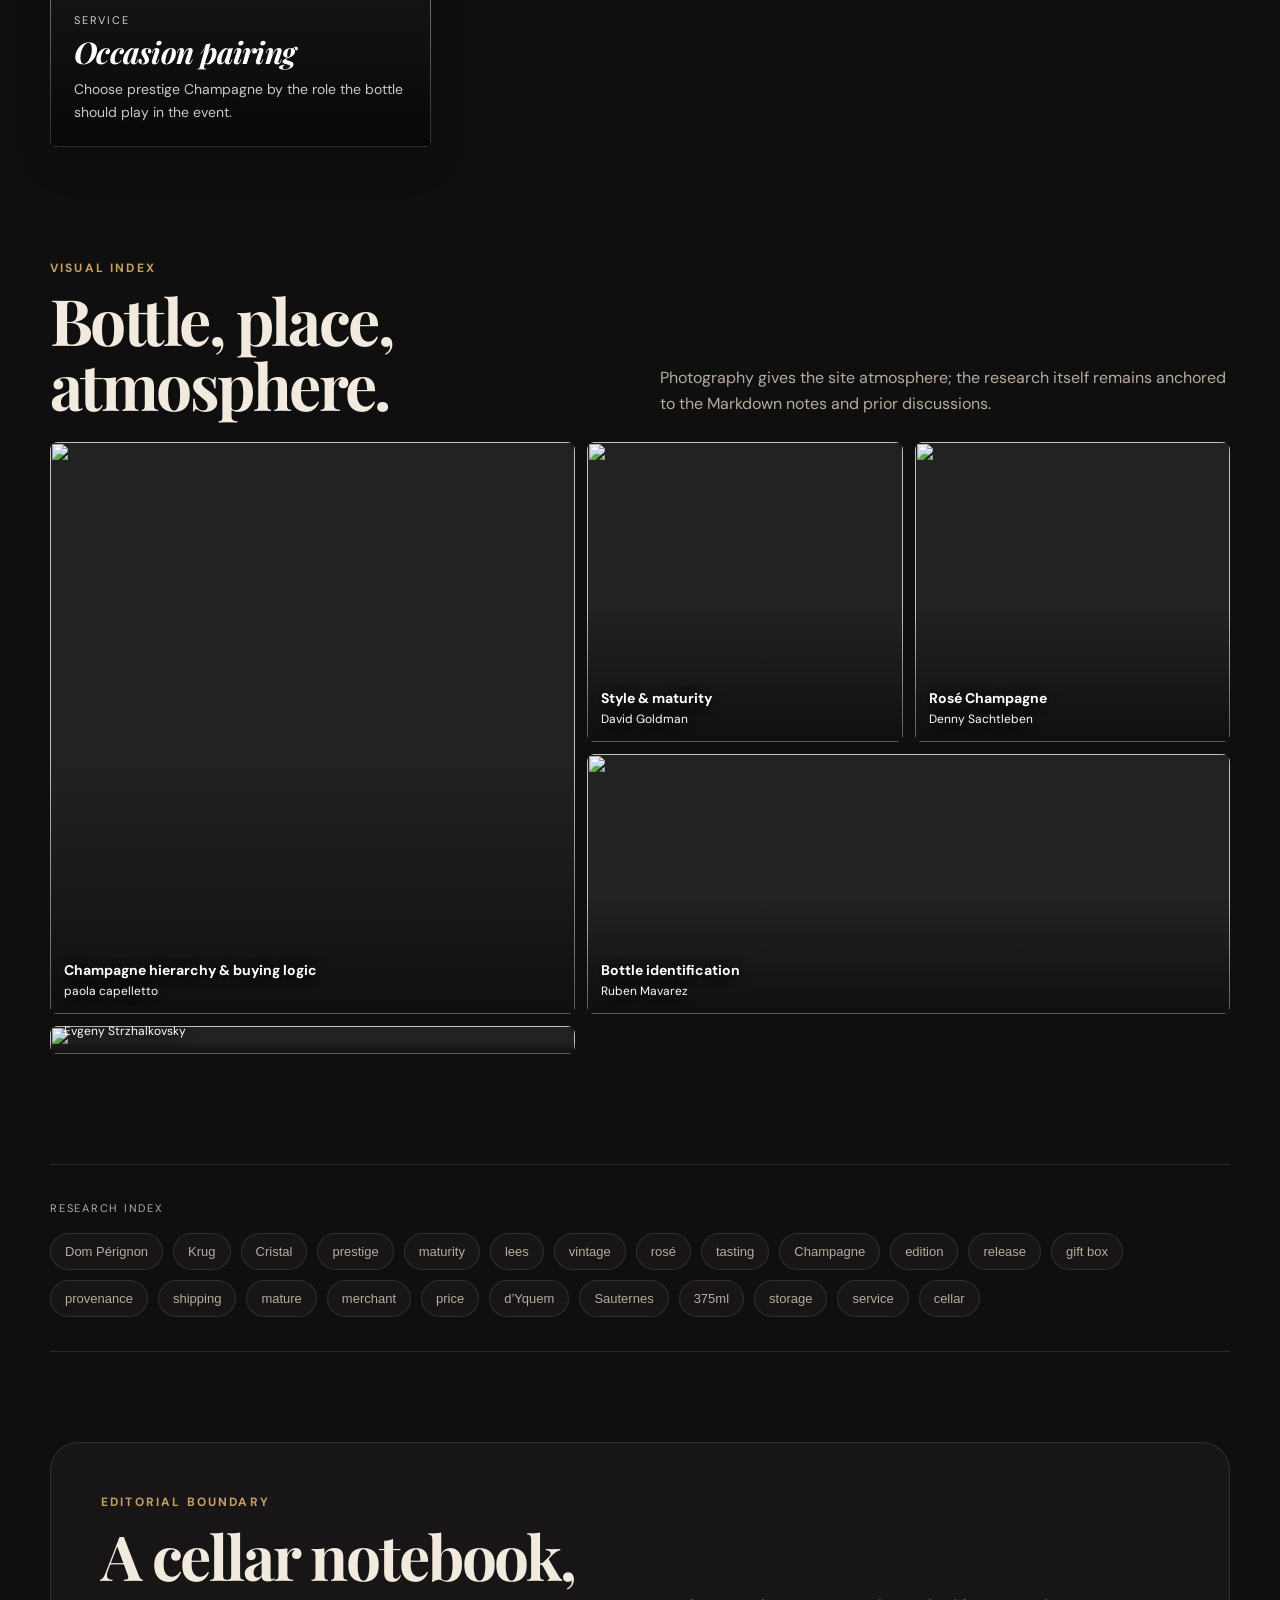
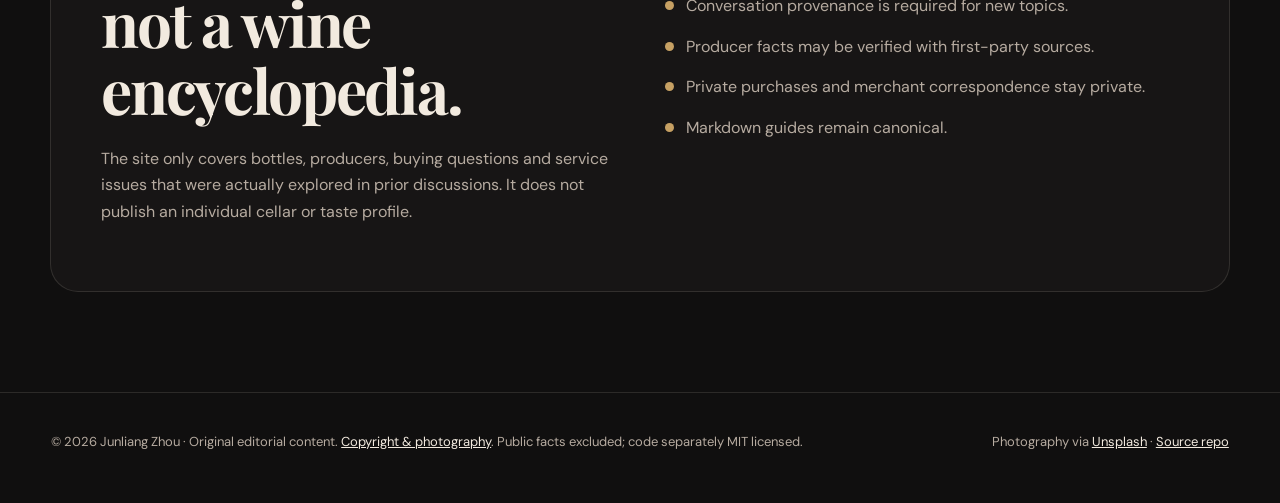
==== commit f6449eef: "Separate editorial copyright, MIT website code and photography rights" ====
--- a/index.html
+++ b/index.html
@@ -1 +1,2 @@
-<!doctype html><html lang="en"><head><meta charset="utf-8"><meta name="viewport" content="width=device-width,initial-scale=1"><meta http-equiv="Cache-Control" content="no-cache, no-store, must-revalidate"><meta http-equiv="Pragma" content="no-cache"><meta http-equiv="Expires" content="0"><meta name="description" content="Public research notes distilled from prior ChatGPT discussions."><title>Research Guide</title><link rel="stylesheet" href="assets/site.css?v=20260923-2201"></head><body data-page="home"><div class="progress" id="scrollProgress"></div><header class="site-nav" id="nav"></header><main><section class="hero" id="hero"><div class="hero-inner"><div class="eyebrow" id="heroKicker"></div><h1 id="heroTitle"></h1><p id="heroCopy"></p><div class="hero-actions"><a class="btn btn-primary" href="#guides">Explore the guides ↓</a><a class="btn btn-ghost" href="#scope">How this site is scoped</a></div></div><div class="photo-credit" id="heroCredit"></div></section><div class="container"><section class="intro"><div><div class="section-kicker">Research philosophy</div><h2 id="introTitle"></h2><p id="introCopy"></p></div><div class="principles" id="principles"></div></section><section class="guides-section" id="guides"><div class="section-head"><div><div class="section-kicker">Library</div><h2>Browse the research</h2></div><p>Every article is rendered directly from the Markdown already maintained in this repository.</p></div><div class="tools"><label class="search"><input id="searchInput" type="search" placeholder="Search guides, places, bottles, courses…"></label><div class="filters" id="filters"></div></div><div class="guide-grid" id="guideGrid"></div></section><section class="visual-strip" id="visualStrip"></section><section class="scope-card" id="scope"><div><div class="section-kicker">Editorial boundary</div><h2 id="scopeTitle"></h2><p id="scopeCopy"></p></div><div class="scope-list" id="scopeList"></div></section></div></main><footer class="site-footer" id="footer"></footer><script src="assets/site-config.js?v=20260923-2201"></script><script src="assets/runtime.js?v=20260923-2201" defer></script></body></html>+<!doctype html><html lang="en"><head><meta charset="utf-8"><meta name="viewport" content="width=device-width,initial-scale=1"><meta http-equiv="Cache-Control" content="no-cache, no-store, must-revalidate"><meta http-equiv="Pragma" content="no-cache"><meta http-equiv="Expires" content="0"><meta name="description" content="Public research notes distilled from prior ChatGPT discussions."><title>Research Guide</title><link rel="stylesheet" href="assets/site.css?v=20260923-2201"></head><body data-page="home"><div class="progress" id="scrollProgress"></div><header class="site-nav" id="nav"></header><main><section class="hero" id="hero"><div class="hero-inner"><div class="eyebrow" id="heroKicker"></div><h1 id="heroTitle"></h1><p id="heroCopy"></p><div class="hero-actions"><a class="btn btn-primary" href="#guides">Explore the guides ↓</a><a class="btn btn-ghost" href="#scope">How this site is scoped</a></div></div><div class="photo-credit" id="heroCredit"></div></section><div class="container"><section class="intro"><div><div class="section-kicker">Research philosophy</div><h2 id="introTitle"></h2><p id="introCopy"></p></div><div class="principles" id="principles"></div></section><section class="guides-section" id="guides"><div class="section-head"><div><div class="section-kicker">Library</div><h2>Browse the research</h2></div><p>Every article is rendered directly from the Markdown already maintained in this repository.</p></div><div class="tools"><label class="search"><input id="searchInput" type="search" placeholder="Search guides, places, bottles, courses…"></label><div class="filters" id="filters"></div></div><div class="guide-grid" id="guideGrid"></div></section><section class="visual-strip" id="visualStrip"></section><section class="scope-card" id="scope"><div><div class="section-kicker">Editorial boundary</div><h2 id="scopeTitle"></h2><p id="scopeCopy"></p></div><div class="scope-list" id="scopeList"></div></section></div></main><footer class="site-footer" id="footer"></footer><script src="assets/site-config.js?v=20260923-2201"></script><script src="assets/runtime.js?v=20260925-rights" defer></script><script src="assets/analytics.js" data-project="wine-research-guide"></script>
+</body></html>
